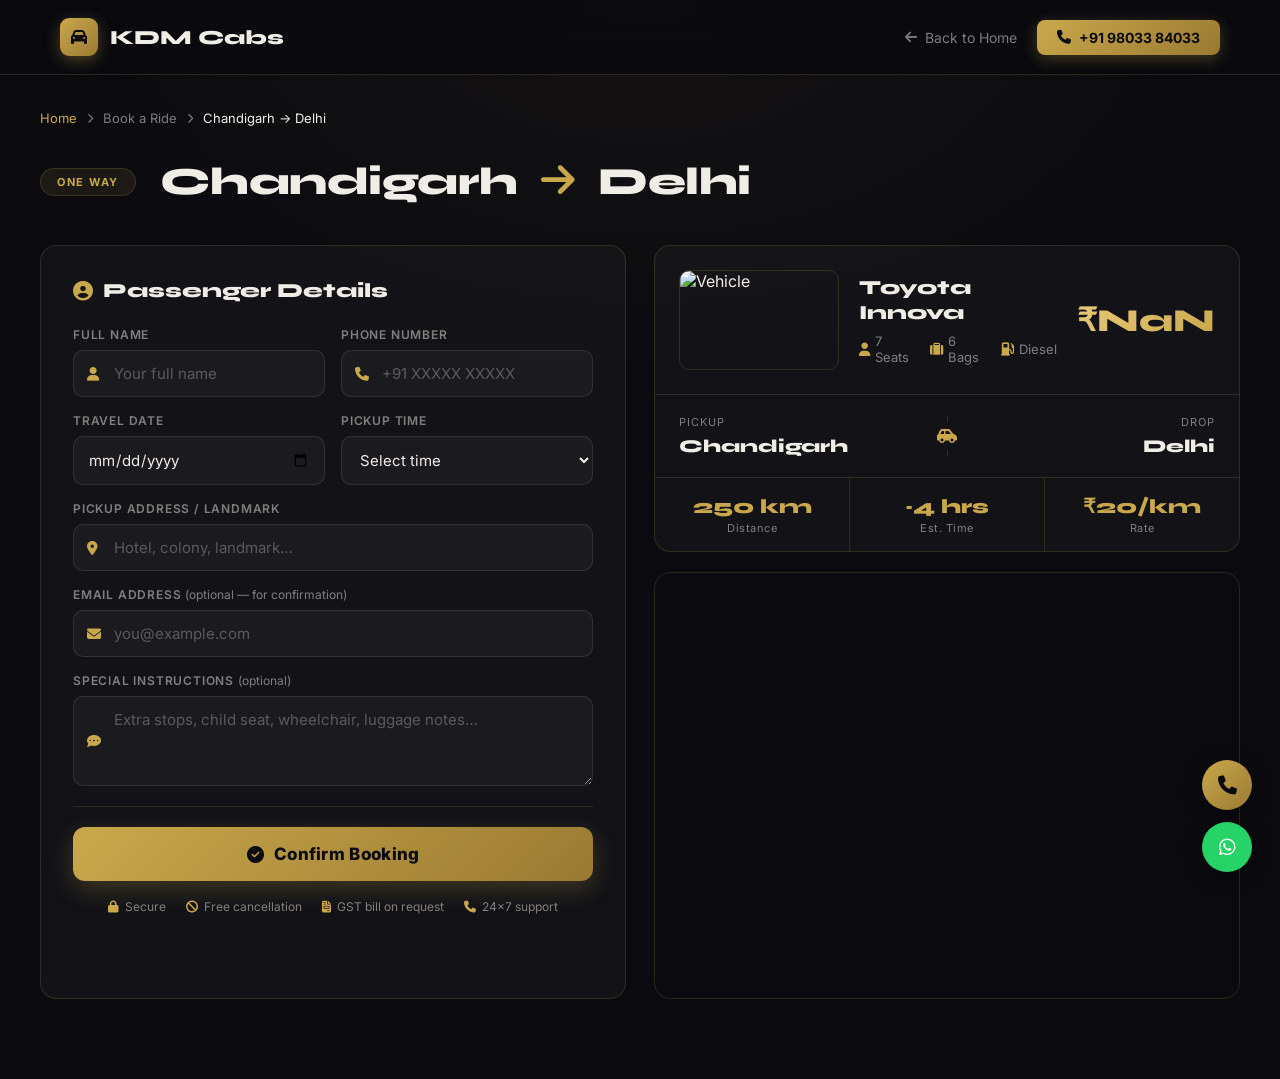
==== booking-page.html @ 4ca431a5 "initial commit" ====
<!DOCTYPE html>
<html lang="en">
  <head>
    <meta charset="UTF-8" />
    <meta name="viewport" content="width=device-width, initial-scale=1.0" />
    <title>Book Your Ride — KDM Cab Service</title>
    <link
      href="https://fonts.googleapis.com/css2?family=Inter:wght@300;400;500;600;700&family=Syne:wght@700;800&display=swap"
      rel="stylesheet"
    />
    <link
      rel="stylesheet"
      href="https://cdnjs.cloudflare.com/ajax/libs/font-awesome/6.4.0/css/all.min.css"
    />
    <style>
      *,
      *::before,
      *::after {
        box-sizing: border-box;
        margin: 0;
        padding: 0;
      }

      :root {
        --gold: #c9a84c;
        --gold-light: #e8c97a;
        --gold-dark: #9a7a32;
        --night: #0a0a0f;
        --night2: #111118;
        --night3: #16161f;
        --card-bg: rgba(255, 255, 255, 0.035);
        --card-border: rgba(201, 168, 76, 0.18);
        --text: #f0ede6;
        --muted: rgba(240, 237, 230, 0.5);
        --radius: 16px;
        --glow: 0 0 40px rgba(201, 168, 76, 0.12);
      }

      html {
        scroll-behavior: smooth;
      }
      body {
        font-family: "Inter", sans-serif;
        background: var(--night);
        color: var(--text);
        min-height: 100vh;
        overflow-x: hidden;
      }

      /* ── PARTICLES ── */
      #particles {
        position: fixed;
        inset: 0;
        z-index: 0;
        pointer-events: none;
        overflow: hidden;
      }
      .particle {
        position: absolute;
        border-radius: 50%;
        background: var(--gold);
        animation: floatP linear infinite;
        opacity: 0;
      }
      @keyframes floatP {
        0% {
          opacity: 0;
          transform: translateY(0) scale(0);
        }
        10% {
          opacity: 0.5;
          transform: translateY(-20px) scale(1);
        }
        90% {
          opacity: 0.1;
        }
        100% {
          opacity: 0;
          transform: translateY(-100vh) scale(0.2);
        }
      }

      /* ── NAV ── */
      nav {
        position: fixed;
        top: 0;
        width: 100%;
        z-index: 1000;
        padding: 18px 60px;
        display: flex;
        align-items: center;
        justify-content: space-between;
        background: rgba(10, 10, 15, 0.85);
        backdrop-filter: blur(20px);
        border-bottom: 1px solid var(--card-border);
      }
      .logo {
        display: flex;
        align-items: center;
        gap: 12px;
        text-decoration: none;
        color: var(--text);
        font-family: "Syne", sans-serif;
        font-size: 20px;
        font-weight: 800;
      }
      .logo-icon {
        width: 38px;
        height: 38px;
        background: linear-gradient(135deg, var(--gold), var(--gold-dark));
        border-radius: 9px;
        display: flex;
        align-items: center;
        justify-content: center;
        font-size: 16px;
        color: var(--night);
        box-shadow: 0 4px 15px rgba(201, 168, 76, 0.35);
      }
      .nav-right {
        display: flex;
        align-items: center;
        gap: 20px;
      }
      .nav-back {
        display: flex;
        align-items: center;
        gap: 8px;
        color: var(--muted);
        text-decoration: none;
        font-size: 14px;
        transition: color 0.3s;
      }
      .nav-back:hover {
        color: var(--gold);
      }
      .nav-phone {
        display: flex;
        align-items: center;
        gap: 8px;
        background: linear-gradient(135deg, var(--gold), var(--gold-dark));
        color: var(--night);
        padding: 9px 20px;
        border-radius: 8px;
        text-decoration: none;
        font-weight: 700;
        font-size: 14px;
        box-shadow: 0 4px 15px rgba(201, 168, 76, 0.3);
        transition: all 0.3s;
      }
      .nav-phone:hover {
        transform: translateY(-2px);
        box-shadow: 0 8px 25px rgba(201, 168, 76, 0.45);
      }

      /* ── PAGE ── */
      .page {
        padding: 110px 40px 80px;
        min-height: 100vh;
        position: relative;
        z-index: 1;
        background: radial-gradient(
            ellipse 70% 50% at 50% 0%,
            rgba(201, 168, 76, 0.06) 0%,
            transparent 70%
          ),
          var(--night);
      }

      /* ── BREADCRUMB ── */
      .breadcrumb {
        max-width: 1260px;
        margin: 0 auto 32px;
        display: flex;
        align-items: center;
        gap: 10px;
        font-size: 13px;
        color: var(--muted);
        animation: fadeIn 0.6s ease both;
      }
      .breadcrumb a {
        color: var(--gold);
        text-decoration: none;
      }
      .breadcrumb i {
        font-size: 10px;
      }

      /* ── ROUTE HEADER ── */
      .route-header {
        max-width: 1260px;
        margin: 0 auto 40px;
        display: flex;
        align-items: center;
        gap: 24px;
        animation: fadeSlideDown 0.7s 0.1s ease both;
      }
      .route-badge-pill {
        background: rgba(201, 168, 76, 0.1);
        border: 1px solid var(--card-border);
        padding: 6px 16px;
        border-radius: 100px;
        font-size: 11px;
        font-weight: 700;
        letter-spacing: 1.5px;
        text-transform: uppercase;
        color: var(--gold);
      }
      .route-title {
        font-family: "Syne", sans-serif;
        font-size: clamp(26px, 3vw, 40px);
        font-weight: 800;
        letter-spacing: -0.5px;
      }
      .route-title .arrow {
        color: var(--gold);
        margin: 0 12px;
      }

      /* ── GRID ── */
      .booking-grid {
        max-width: 1260px;
        margin: 0 auto;
        display: grid;
        grid-template-columns: 1fr 1fr;
        gap: 28px;
        animation: fadeSlideUp 0.8s 0.2s ease both;
      }

      /* ── CARDS ── */
      .card {
        background: var(--card-bg);
        border: 1px solid var(--card-border);
        border-radius: var(--radius);
        backdrop-filter: blur(16px);
        overflow: hidden;
      }

      /* ── CAR SUMMARY ── */
      .car-summary {
        display: flex;
        gap: 20px;
        align-items: center;
        padding: 24px;
        border-bottom: 1px solid var(--card-border);
      }
      .car-summary img {
        width: 160px;
        height: 100px;
        border-radius: 10px;
        object-fit: cover;
        flex-shrink: 0;
        border: 1px solid var(--card-border);
      }
      .car-summary-info {
        flex: 1;
      }
      .car-summary-info .car-name {
        font-family: "Syne", sans-serif;
        font-size: 20px;
        font-weight: 800;
        margin-bottom: 8px;
      }
      .car-meta {
        display: flex;
        gap: 14px;
        font-size: 13px;
        color: var(--muted);
      }
      .car-meta span {
        display: flex;
        align-items: center;
        gap: 5px;
      }
      .car-meta i {
        color: var(--gold);
      }
      .car-price {
        font-family: "Syne", sans-serif;
        font-size: 32px;
        font-weight: 800;
        background: linear-gradient(135deg, var(--gold-light), var(--gold));
        -webkit-background-clip: text;
        -webkit-text-fill-color: transparent;
        background-clip: text;
        white-space: nowrap;
      }

      /* ── TRIP DETAILS ── */
      .trip-details {
        display: flex;
        align-items: stretch;
        gap: 0;
        padding: 20px 24px;
      }
      .trip-point {
        flex: 1;
      }
      .trip-point-label {
        font-size: 11px;
        color: var(--muted);
        letter-spacing: 1px;
        text-transform: uppercase;
        margin-bottom: 6px;
      }
      .trip-point-city {
        font-family: "Syne", sans-serif;
        font-size: 18px;
        font-weight: 800;
      }
      .trip-divider {
        display: flex;
        flex-direction: column;
        align-items: center;
        padding: 0 16px;
        gap: 4px;
      }
      .trip-divider-line {
        flex: 1;
        width: 1px;
        background: var(--card-border);
      }
      .trip-divider-icon {
        color: var(--gold);
        font-size: 16px;
      }

      /* ── TRIP STATS ── */
      .trip-stats {
        display: flex;
        gap: 0;
        border-top: 1px solid var(--card-border);
      }
      .trip-stat {
        flex: 1;
        padding: 16px 20px;
        text-align: center;
        border-right: 1px solid var(--card-border);
      }
      .trip-stat:last-child {
        border-right: none;
      }
      .trip-stat-val {
        font-family: "Syne", sans-serif;
        font-size: 20px;
        font-weight: 800;
        color: var(--gold);
      }
      .trip-stat-lbl {
        font-size: 11px;
        color: var(--muted);
        letter-spacing: 0.5px;
        margin-top: 2px;
      }

      /* ── MAP ── */
      .map-card {
        border-radius: var(--radius);
        overflow: hidden;
        border: 1px solid var(--card-border);
        position: relative;
      }
      .map-card iframe {
        display: block;
        width: 100%;
        height: 100%;
        min-height: 360px;
        border: 0;
      }
      .map-loading {
        position: absolute;
        inset: 0;
        background: var(--night3);
        display: flex;
        flex-direction: column;
        align-items: center;
        justify-content: center;
        gap: 14px;
        transition: opacity 0.5s;
      }
      .map-loading.hidden {
        opacity: 0;
        pointer-events: none;
      }
      .map-spinner {
        width: 44px;
        height: 44px;
        border-radius: 50%;
        border: 3px solid rgba(201, 168, 76, 0.2);
        border-top-color: var(--gold);
        animation: spin 0.8s linear infinite;
      }
      @keyframes spin {
        to {
          transform: rotate(360deg);
        }
      }
      .map-loading p {
        color: var(--muted);
        font-size: 14px;
      }

      /* ── FORM ── */
      .form-card {
        padding: 32px;
      }
      .form-section-title {
        font-family: "Syne", sans-serif;
        font-size: 20px;
        font-weight: 800;
        margin-bottom: 24px;
        display: flex;
        align-items: center;
        gap: 10px;
      }
      .form-section-title i {
        color: var(--gold);
      }

      .form-row {
        display: grid;
        grid-template-columns: 1fr 1fr;
        gap: 16px;
        margin-bottom: 16px;
      }
      .form-row.single {
        grid-template-columns: 1fr;
      }

      .form-field {
        display: flex;
        flex-direction: column;
        gap: 8px;
      }
      .form-field label {
        font-size: 12px;
        font-weight: 600;
        letter-spacing: 0.8px;
        text-transform: uppercase;
        color: var(--muted);
      }
      .form-field .input-wrap {
        position: relative;
        display: flex;
        align-items: center;
      }
      .form-field .input-wrap i {
        position: absolute;
        left: 14px;
        color: var(--gold);
        font-size: 14px;
        pointer-events: none;
      }
      .form-field input,
      .form-field select,
      .form-field textarea {
        width: 100%;
        background: rgba(255, 255, 255, 0.04);
        border: 1px solid rgba(255, 255, 255, 0.1);
        border-radius: 10px;
        padding: 13px 14px 13px 40px;
        color: var(--text);
        font-family: "Inter", sans-serif;
        font-size: 15px;
        transition: border-color 0.3s, box-shadow 0.3s;
        outline: none;
      }
      .form-field textarea {
        padding-left: 40px;
        resize: vertical;
        min-height: 90px;
      }
      .form-field input:focus,
      .form-field select:focus,
      .form-field textarea:focus {
        border-color: var(--gold);
        box-shadow: 0 0 0 3px rgba(201, 168, 76, 0.12);
      }
      .form-field input::placeholder,
      .form-field textarea::placeholder {
        color: rgba(240, 237, 230, 0.3);
      }
      .form-field select option {
        background: #1a1a26;
        color: var(--text);
      }

      /* date/time no left icon */
      .form-field .no-icon input,
      .form-field .no-icon select {
        padding-left: 14px;
      }

      .form-divider {
        height: 1px;
        background: var(--card-border);
        margin: 20px 0;
      }

      /* ── SUBMIT ── */
      .submit-btn {
        width: 100%;
        padding: 17px;
        background: linear-gradient(135deg, var(--gold), var(--gold-dark));
        border: none;
        border-radius: 12px;
        color: var(--night);
        font-family: "Inter", sans-serif;
        font-size: 17px;
        font-weight: 800;
        cursor: pointer;
        display: flex;
        align-items: center;
        justify-content: center;
        gap: 10px;
        transition: all 0.3s ease;
        letter-spacing: 0.3px;
        box-shadow: 0 8px 24px rgba(201, 168, 76, 0.25);
        margin-top: 6px;
      }
      .submit-btn:hover {
        transform: translateY(-3px);
        box-shadow: 0 16px 36px rgba(201, 168, 76, 0.45);
      }
      .submit-btn:active {
        transform: translateY(0);
      }

      .trust-row {
        display: flex;
        gap: 20px;
        margin-top: 18px;
        justify-content: center;
        flex-wrap: wrap;
      }
      .trust-item {
        display: flex;
        align-items: center;
        gap: 6px;
        font-size: 12px;
        color: var(--muted);
      }
      .trust-item i {
        color: var(--gold);
        font-size: 12px;
      }

      /* ── RIGHT COLUMN ── */
      .right-col {
        display: flex;
        flex-direction: column;
        gap: 20px;
      }

      /* ── SUCCESS OVERLAY ── */
      .success-overlay {
        display: none;
        position: fixed;
        inset: 0;
        z-index: 2000;
        background: rgba(10, 10, 15, 0.92);
        backdrop-filter: blur(12px);
        align-items: center;
        justify-content: center;
      }
      .success-overlay.show {
        display: flex;
      }
      .success-modal {
        background: var(--night2);
        border: 1px solid var(--card-border);
        border-radius: 20px;
        padding: 52px 44px;
        max-width: 440px;
        width: 90%;
        text-align: center;
        animation: popIn 0.4s cubic-bezier(0.34, 1.56, 0.64, 1) both;
      }
      @keyframes popIn {
        from {
          opacity: 0;
          transform: scale(0.85);
        }
        to {
          opacity: 1;
          transform: scale(1);
        }
      }
      .success-icon {
        width: 72px;
        height: 72px;
        border-radius: 50%;
        background: linear-gradient(135deg, var(--gold), var(--gold-dark));
        display: flex;
        align-items: center;
        justify-content: center;
        font-size: 32px;
        color: var(--night);
        margin: 0 auto 24px;
        box-shadow: 0 8px 30px rgba(201, 168, 76, 0.4);
      }
      .success-modal h2 {
        font-family: "Syne", sans-serif;
        font-size: 28px;
        font-weight: 800;
        margin-bottom: 12px;
      }
      .success-modal p {
        color: var(--muted);
        font-size: 16px;
        line-height: 1.6;
        margin-bottom: 32px;
      }
      .success-btns {
        display: flex;
        gap: 12px;
      }
      .success-btns a {
        flex: 1;
        padding: 13px;
        border-radius: 10px;
        text-decoration: none;
        font-weight: 700;
        font-size: 14px;
        display: flex;
        align-items: center;
        justify-content: center;
        gap: 7px;
        transition: all 0.3s;
      }
      .success-btns .btn-home {
        background: linear-gradient(135deg, var(--gold), var(--gold-dark));
        color: var(--night);
      }
      .success-btns .btn-wa {
        background: rgba(37, 211, 102, 0.15);
        border: 1px solid rgba(37, 211, 102, 0.3);
        color: #25d366;
      }
      .success-btns a:hover {
        transform: translateY(-2px);
      }

      /* ── FLOAT ── */
      .float-btns {
        position: fixed;
        bottom: 28px;
        right: 28px;
        display: flex;
        flex-direction: column;
        gap: 12px;
        z-index: 999;
      }
      .float-btn {
        width: 50px;
        height: 50px;
        border-radius: 50%;
        display: flex;
        align-items: center;
        justify-content: center;
        font-size: 19px;
        text-decoration: none;
        box-shadow: 0 4px 20px rgba(0, 0, 0, 0.3);
        transition: all 0.3s ease;
      }
      .float-phone {
        background: linear-gradient(135deg, var(--gold), var(--gold-dark));
        color: var(--night);
      }
      .float-wa {
        background: #25d366;
        color: white;
      }
      .float-btn:hover {
        transform: scale(1.12) rotate(-5deg);
      }

      /* ── ANIMATIONS ── */
      @keyframes fadeIn {
        from {
          opacity: 0;
        }
        to {
          opacity: 1;
        }
      }
      @keyframes fadeSlideDown {
        from {
          opacity: 0;
          transform: translateY(-16px);
        }
        to {
          opacity: 1;
          transform: translateY(0);
        }
      }
      @keyframes fadeSlideUp {
        from {
          opacity: 0;
          transform: translateY(24px);
        }
        to {
          opacity: 1;
          transform: translateY(0);
        }
      }

      /* ── RESPONSIVE ── */
      @media (max-width: 960px) {
        nav {
          padding: 14px 20px;
        }
        .page {
          padding: 90px 20px 60px;
        }
        .booking-grid {
          grid-template-columns: 1fr;
        }
        .right-col {
          order: -1;
        }
        .form-row {
          grid-template-columns: 1fr;
        }
        .car-summary {
          flex-wrap: wrap;
        }
        .car-summary img {
          width: 100%;
          height: 160px;
        }
      }
    </style>
  </head>
  <body>
    <div id="particles"></div>

    <!-- NAV -->
    <nav>
      <a href="index.html" class="logo">
        <div class="logo-icon"><i class="fas fa-car"></i></div>
        KDM Cabs
      </a>
      <div class="nav-right">
        <a href="index.html" class="nav-back"
          ><i class="fas fa-arrow-left"></i> Back to Home</a
        >
        <a href="tel:+919803384033" class="nav-phone"
          ><i class="fas fa-phone"></i> +91 98033 84033</a
        >
      </div>
    </nav>

    <!-- PAGE -->
    <section class="page">
      <!-- BREADCRUMB -->
      <div class="breadcrumb">
        <a href="index.html">Home</a>
        <i class="fas fa-chevron-right"></i>
        <span>Book a Ride</span>
        <i class="fas fa-chevron-right"></i>
        <span id="bc-route" style="color: var(--text)">Confirm & Pay</span>
      </div>

      <!-- ROUTE TITLE -->
      <div class="route-header">
        <div class="route-badge-pill">One Way</div>
        <h1 class="route-title">
          <span id="title-from">Chandigarh</span>
          <span class="arrow"><i class="fas fa-arrow-right"></i></span>
          <span id="title-to">Delhi</span>
        </h1>
      </div>

      <div class="booking-grid">
        <!-- LEFT: FORM -->
        <div class="card form-card">
          <div class="form-section-title">
            <i class="fas fa-user-circle"></i> Passenger Details
          </div>
          <form id="bookingForm" onsubmit="submitBooking(event)" novalidate>
            <div class="form-row">
              <div class="form-field">
                <label>Full Name</label>
                <div class="input-wrap">
                  <i class="fas fa-user"></i>
                  <input
                    type="text"
                    name="name"
                    placeholder="Your full name"
                    required
                  />
                </div>
              </div>
              <div class="form-field">
                <label>Phone Number</label>
                <div class="input-wrap">
                  <i class="fas fa-phone"></i>
                  <input
                    type="tel"
                    name="phone"
                    placeholder="+91 XXXXX XXXXX"
                    required
                  />
                </div>
              </div>
            </div>

            <div class="form-row">
              <div class="form-field">
                <label>Travel Date</label>
                <div class="input-wrap no-icon">
                  <input type="date" name="date" id="dateInput" required />
                </div>
              </div>
              <div class="form-field">
                <label>Pickup Time</label>
                <div class="input-wrap no-icon">
                  <select name="time" required>
                    <option value="">Select time</option>
                    <option>12:00 AM</option>
                    <option>12:30 AM</option>
                    <option>01:00 AM</option>
                    <option>01:30 AM</option>
                    <option>02:00 AM</option>
                    <option>02:30 AM</option>
                    <option>03:00 AM</option>
                    <option>03:30 AM</option>
                    <option>04:00 AM</option>
                    <option>04:30 AM</option>
                    <option>05:00 AM</option>
                    <option>05:30 AM</option>
                    <option>06:00 AM</option>
                    <option>06:30 AM</option>
                    <option>07:00 AM</option>
                    <option>07:30 AM</option>
                    <option>08:00 AM</option>
                    <option>08:30 AM</option>
                    <option>09:00 AM</option>
                    <option>09:30 AM</option>
                    <option>10:00 AM</option>
                    <option>10:30 AM</option>
                    <option>11:00 AM</option>
                    <option>11:30 AM</option>
                    <option>12:00 PM</option>
                    <option>12:30 PM</option>
                    <option>01:00 PM</option>
                    <option>01:30 PM</option>
                    <option>02:00 PM</option>
                    <option>02:30 PM</option>
                    <option>03:00 PM</option>
                    <option>03:30 PM</option>
                    <option>04:00 PM</option>
                    <option>04:30 PM</option>
                    <option>05:00 PM</option>
                    <option>05:30 PM</option>
                    <option>06:00 PM</option>
                    <option>06:30 PM</option>
                    <option>07:00 PM</option>
                    <option>07:30 PM</option>
                    <option>08:00 PM</option>
                    <option>08:30 PM</option>
                    <option>09:00 PM</option>
                    <option>09:30 PM</option>
                    <option>10:00 PM</option>
                    <option>10:30 PM</option>
                    <option>11:00 PM</option>
                    <option>11:30 PM</option>
                  </select>
                </div>
              </div>
            </div>

            <div class="form-row single">
              <div class="form-field">
                <label>Pickup Address / Landmark</label>
                <div class="input-wrap">
                  <i class="fas fa-map-marker-alt"></i>
                  <input
                    type="text"
                    name="pickupAddress"
                    placeholder="Hotel, colony, landmark…"
                    required
                  />
                </div>
              </div>
            </div>

            <div class="form-row single">
              <div class="form-field">
                <label
                  >Email Address
                  <span
                    style="
                      color: var(--muted);
                      font-weight: 400;
                      text-transform: none;
                      letter-spacing: 0;
                    "
                    >(optional — for confirmation)</span
                  ></label
                >
                <div class="input-wrap">
                  <i class="fas fa-envelope"></i>
                  <input
                    type="email"
                    name="email"
                    placeholder="you@example.com"
                  />
                </div>
              </div>
            </div>

            <div class="form-row single">
              <div class="form-field">
                <label
                  >Special Instructions
                  <span
                    style="
                      color: var(--muted);
                      font-weight: 400;
                      text-transform: none;
                      letter-spacing: 0;
                    "
                    >(optional)</span
                  ></label
                >
                <div class="input-wrap">
                  <i class="fas fa-comment-dots"></i>
                  <textarea
                    name="instructions"
                    placeholder="Extra stops, child seat, wheelchair, luggage notes…"
                  ></textarea>
                </div>
              </div>
            </div>

            <div class="form-divider"></div>

            <button type="submit" class="submit-btn">
              <i class="fas fa-check-circle"></i> Confirm Booking
            </button>

            <div class="trust-row">
              <div class="trust-item"><i class="fas fa-lock"></i> Secure</div>
              <div class="trust-item">
                <i class="fas fa-ban"></i> Free cancellation
              </div>
              <div class="trust-item">
                <i class="fas fa-file-invoice"></i> GST bill on request
              </div>
              <div class="trust-item">
                <i class="fas fa-phone"></i> 24×7 support
              </div>
            </div>
          </form>
        </div>

        <!-- RIGHT COLUMN -->
        <div class="right-col">
          <!-- CAR CARD -->
          <div class="card">
            <div class="car-summary">
              <img
                id="carImg"
                src="https://images.unsplash.com/photo-1619767886558-efdc259cde1a?w=400&h=250&fit=crop"
                alt="Vehicle"
              />
              <div class="car-summary-info">
                <div class="car-name" id="carName">Toyota Innova</div>
                <div class="car-meta" id="carMeta">
                  <span><i class="fas fa-user"></i> 7 Seats</span>
                  <span><i class="fas fa-suitcase"></i> 6 Bags</span>
                  <span><i class="fas fa-gas-pump"></i> Diesel</span>
                </div>
              </div>
              <div class="car-price" id="carPrice">₹6,000</div>
            </div>

            <div class="trip-details">
              <div class="trip-point">
                <div class="trip-point-label">Pickup</div>
                <div class="trip-point-city" id="fromCity">Chandigarh</div>
              </div>
              <div class="trip-divider">
                <div class="trip-divider-line"></div>
                <div class="trip-divider-icon">
                  <i class="fas fa-car-side"></i>
                </div>
                <div class="trip-divider-line"></div>
              </div>
              <div class="trip-point" style="text-align: right">
                <div class="trip-point-label">Drop</div>
                <div class="trip-point-city" id="toCity">Delhi</div>
              </div>
            </div>

            <div class="trip-stats">
              <div class="trip-stat">
                <div class="trip-stat-val" id="statDist">250 km</div>
                <div class="trip-stat-lbl">Distance</div>
              </div>
              <div class="trip-stat">
                <div class="trip-stat-val" id="statTime">~4 hrs</div>
                <div class="trip-stat-lbl">Est. Time</div>
              </div>
              <div class="trip-stat">
                <div class="trip-stat-val" id="statRate">₹13/km</div>
                <div class="trip-stat-lbl">Rate</div>
              </div>
            </div>
          </div>

          <!-- MAP CARD -->
          <div class="map-card" style="position: relative">
            <div class="map-loading" id="mapLoading">
              <div class="map-spinner"></div>
              <p>Loading route map…</p>
            </div>
            <iframe
              id="mapFrame"
              src=""
              allowfullscreen=""
              loading="lazy"
              referrerpolicy="no-referrer-when-downgrade"
              style="min-height: 380px; width: 100%; border: 0; display: block"
              onload="document.getElementById('mapLoading').classList.add('hidden')"
            ></iframe>
            <a
              id="openMapBtn"
              href="#"
              target="_blank"
              style="
                display: flex;
                align-items: center;
                justify-content: center;
                gap: 8px;
                padding: 14px;
                background: rgba(201, 168, 76, 0.08);
                border-top: 1px solid var(--card-border);
                color: var(--gold);
                text-decoration: none;
                font-size: 13px;
                font-weight: 600;
                transition: background 0.2s;
              "
              onmouseover="this.style.background='rgba(201,168,76,0.15)'"
              onmouseout="this.style.background='rgba(201,168,76,0.08)'"
            >
              <i class="fas fa-external-link-alt"></i> Open full route in Google
              Maps
            </a>
          </div>
        </div>
        <!-- /right-col -->
      </div>
      <!-- /booking-grid -->
    </section>

    <!-- SUCCESS MODAL -->
    <div class="success-overlay" id="successOverlay">
      <div class="success-modal">
        <div class="success-icon"><i class="fas fa-check"></i></div>
        <h2>Booking Confirmed!</h2>
        <p>
          Thank you! Your ride request has been received. Our team will call you
          within 15 minutes to confirm your booking.
        </p>
        <div class="success-btns">
          <a href="index.html" class="btn-home"
            ><i class="fas fa-home"></i> Home</a
          >
          <a href="https://wa.me/919803384033" target="_blank" class="btn-wa"
            ><i class="fab fa-whatsapp"></i> WhatsApp Us</a
          >
        </div>
      </div>
    </div>

    <!-- FLOATERS -->
    <div class="float-btns">
      <a href="tel:+919803384033" class="float-btn float-phone"
        ><i class="fas fa-phone"></i
      ></a>
      <a
        href="https://wa.me/919803384033"
        target="_blank"
        class="float-btn float-wa"
        ><i class="fab fa-whatsapp"></i
      ></a>
    </div>

    <script>
      // ── PARTICLES
      const pc = document.getElementById("particles");
      for (let i = 0; i < 25; i++) {
        const p = document.createElement("div");
        p.className = "particle";
        const s = Math.random() * 3 + 1;
        p.style.cssText = `width:${s}px;height:${s}px;left:${
          Math.random() * 100
        }%;bottom:${Math.random() * 15}%;animation-duration:${
          Math.random() * 15 + 10
        }s;animation-delay:${Math.random() * 10}s;`;
        pc.appendChild(p);
      }

      // ── CAR DATA
      const carsData = {
        "Maruti Dzire": {
          seats: 4,
          bags: 4,
          fuel: "Petrol/CNG",
          rate: 12,
          img: "https://images.unsplash.com/photo-1542362567-b07e54358753?w=400&h=250&fit=crop",
        },
        "Toyota Etios": {
          seats: 4,
          bags: 4,
          fuel: "Diesel",
          rate: 14,
          img: "https://images.unsplash.com/photo-1533473359331-0135ef1b58bf?w=400&h=250&fit=crop",
        },
        "Maruti Ertiga": {
          seats: 6,
          bags: 6,
          fuel: "CNG",
          rate: 16,
          img: "https://images.unsplash.com/photo-1606016159991-dfe4f2746ad7?w=400&h=250&fit=crop",
        },
        "Toyota Innova": {
          seats: 7,
          bags: 6,
          fuel: "Diesel",
          rate: 20,
          img: "https://images.unsplash.com/photo-1619767886558-efdc259cde1a?w=400&h=250&fit=crop",
        },
        "Innova Crysta": {
          seats: 7,
          bags: 6,
          fuel: "Diesel",
          rate: 24,
          img: "https://images.unsplash.com/photo-1621007947382-bb3c39e41fb3?w=400&h=250&fit=crop",
        },
        "Toyota Fortuner": {
          seats: 7,
          bags: 3,
          fuel: "Diesel",
          rate: 30,
          img: "https://images.unsplash.com/photo-1519646939016-5f90a2e8a6ed?w=400&h=250&fit=crop",
        },
      };

      // ── ROUTE DISTANCES + TIMES
      const routeInfo = {
        "Chandigarh-Ludhiana": { dist: 100, time: "~1.5 hrs" },
        "Chandigarh-Amritsar": { dist: 230, time: "~3.5 hrs" },
        "Chandigarh-Dehradun": { dist: 180, time: "~3 hrs" },
        "Chandigarh-Dharamshala": { dist: 230, time: "~4 hrs" },
        "Chandigarh-Manali": { dist: 300, time: "~7 hrs" },
        "Chandigarh-Shimla": { dist: 110, time: "~2.5 hrs" },
        "Chandigarh-Delhi": { dist: 250, time: "~4 hrs" },
        "Chandigarh-Delhi Airport": { dist: 240, time: "~4 hrs" },
        "Chandigarh-Ambala": { dist: 48, time: "~1 hr" },
        "Chandigarh-Patiala": { dist: 65, time: "~1.5 hrs" },
        "Delhi-Manali": { dist: 540, time: "~10 hrs" },
        "Shimla-Delhi": { dist: 340, time: "~6 hrs" },
        "Mohali-Delhi": { dist: 255, time: "~4 hrs" },
        "Panchkula-Delhi": { dist: 248, time: "~4 hrs" },
      };

      function getInfo(from, to) {
        const k1 = `${from}-${to}`,
          k2 = `${to}-${from}`;
        return routeInfo[k1] || routeInfo[k2] || { dist: 200, time: "~3 hrs" };
      }

      // ── READ URL PARAMS
      function qp(k) {
        return new URLSearchParams(window.location.search).get(k);
      }

      function buildMapSrc(from, to) {
        // Free Google Maps embed — NO API key needed, shows actual driving route
        const origin = encodeURIComponent(from + ", Haryana, India");
        const dest = encodeURIComponent(to + ", India");
        return (
          "https://maps.google.com/maps?saddr=" +
          origin +
          "&daddr=" +
          dest +
          "&dirflg=d&output=embed&t=m&z=8&hl=en"
        );
      }

      window.addEventListener("DOMContentLoaded", () => {
        // Set min date
        document.getElementById("dateInput").min = new Date()
          .toISOString()
          .split("T")[0];

        const carName = qp("car") || "Toyota Innova";
        const from = qp("pickup") || "Chandigarh";
        const to = qp("dropoff") || "Delhi";
        const price = qp("price");

        const car = carsData[carName] || carsData["Toyota Innova"];
        const info = getInfo(from, to);
        const totalPrice = price || (info.dist * car.rate).toLocaleString();

        // Update hero title
        document.getElementById("title-from").textContent = from;
        document.getElementById("title-to").textContent = to;
        document.getElementById("bc-route").textContent = `${from} → ${to}`;

        // Car card
        document.getElementById("carImg").src = car.img;
        document.getElementById("carName").textContent = carName;
        document.getElementById(
          "carMeta"
        ).innerHTML = `<span><i class="fas fa-user"></i> ${car.seats} Seats</span>
     <span><i class="fas fa-suitcase"></i> ${car.bags} Bags</span>
     <span><i class="fas fa-gas-pump"></i> ${car.fuel}</span>`;
        document.getElementById("carPrice").textContent = `₹${Number(
          totalPrice
        ).toLocaleString()}`;

        // Trip points
        document.getElementById("fromCity").textContent = from;
        document.getElementById("toCity").textContent = to;

        // Stats
        document.getElementById("statDist").textContent = info.dist + " km";
        document.getElementById("statTime").textContent = info.time;
        document.getElementById("statRate").textContent =
          "₹" + car.rate + "/km";

        // ── MAP — free embed, no API key
        const mapSrc = buildMapSrc(from, to);
        document.getElementById("mapFrame").src = mapSrc;

        // "Open in Google Maps" deep link with driving directions
        const gmUrl =
          "https://www.google.com/maps/dir/" +
          encodeURIComponent(from + ", India") +
          "/" +
          encodeURIComponent(to + ", India") +
          "/@/am=t/data=!4m2!4m1!3e0";
        document.getElementById("openMapBtn").href = gmUrl;
      });

      // ── SUBMIT
      function submitBooking(e) {
        e.preventDefault();
        const form = e.target;
        const name = form.querySelector('[name="name"]').value.trim();
        const phone = form.querySelector('[name="phone"]').value.trim();
        const date = form.querySelector('[name="date"]').value;
        const time = form.querySelector('[name="time"]').value;
        const addr = form.querySelector('[name="pickupAddress"]').value.trim();

        if (!name || !phone || !date || !time || !addr) {
          // Shake validation
          form.querySelectorAll("input, select, textarea").forEach((el) => {
            if (!el.value.trim() && el.required) {
              el.style.borderColor = "#ff6b35";
              el.style.animation = "shake 0.3s ease";
              setTimeout(() => {
                el.style.animation = "";
                el.style.borderColor = "";
              }, 800);
            }
          });
          return;
        }

        document.getElementById("successOverlay").classList.add("show");
      }

      // Add shake keyframes
      const st = document.createElement("style");
      st.textContent = `@keyframes shake {
  0%,100%{transform:translateX(0)} 20%{transform:translateX(-6px)} 60%{transform:translateX(6px)}
}`;
      document.head.appendChild(st);
    </script>
  </body>
</html>
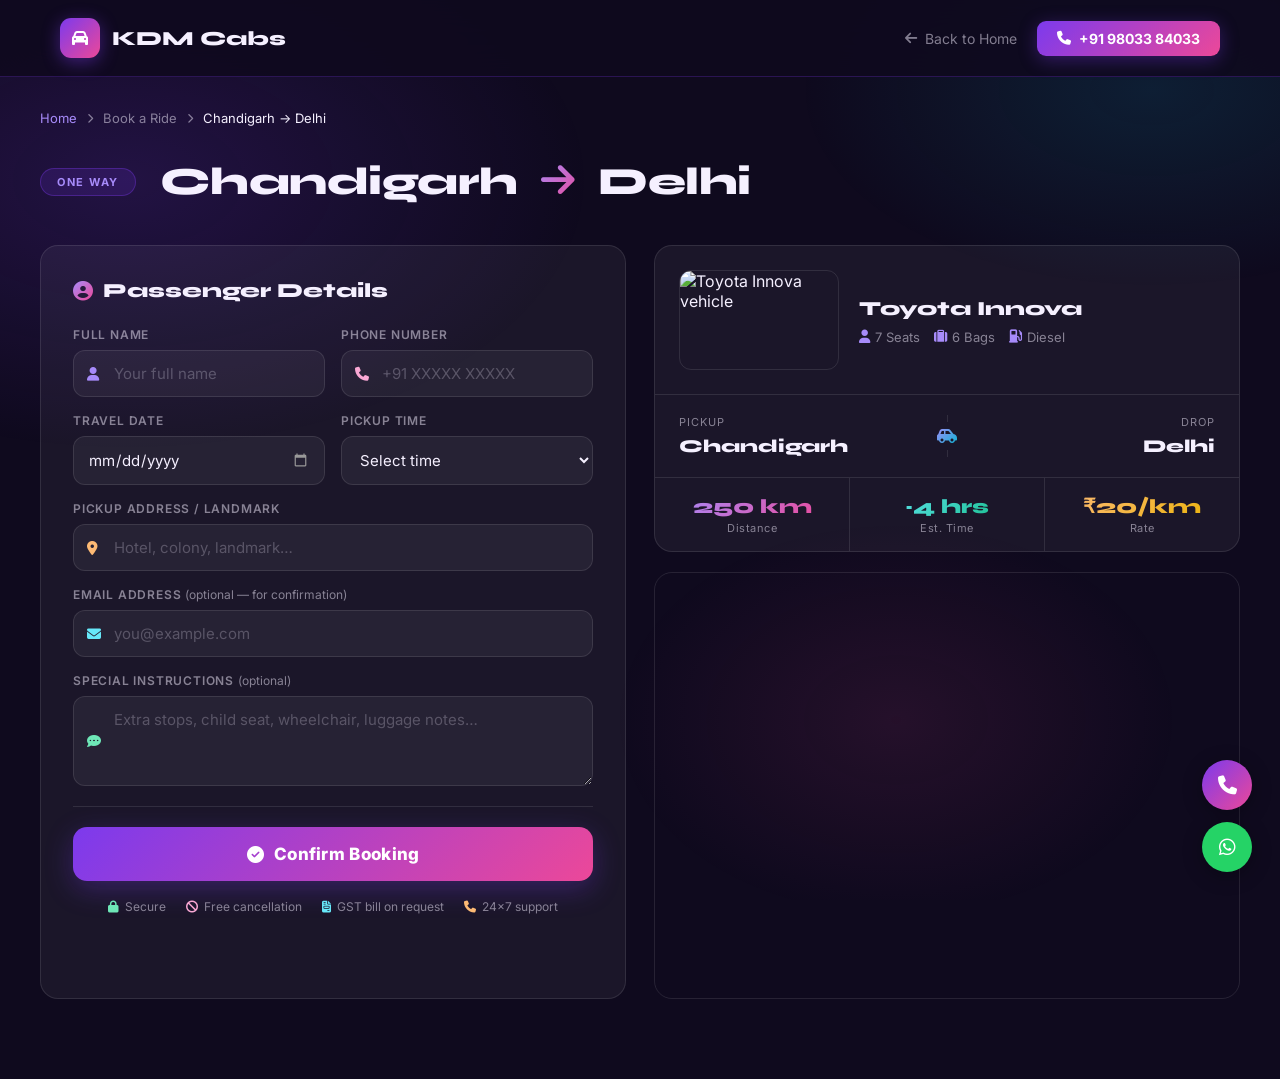
==== commit 4e14e961: "fix layout" ====
--- a/booking-page.html
+++ b/booking-page.html
@@ -1,8 +1,28 @@
-<!DOCTYPE html>
+<!doctype html>
 <html lang="en">
   <head>
     <meta charset="UTF-8" />
     <meta name="viewport" content="width=device-width, initial-scale=1.0" />
+    <meta
+      name="description"
+      content="Book your KDM Cab Service ride from Chandigarh to any route with a trusted vehicle, fast support, and a clear booking experience."
+    />
+    <meta property="og:title" content="Book Your Ride — KDM Cab Service" />
+    <meta
+      property="og:description"
+      content="Choose your car, pickup date, and route for a premium cab ride from Chandigarh and nearby cities."
+    />
+    <meta
+      property="og:image"
+      content="https://images.unsplash.com/photo-1619767886558-efdc259cde1a?w=1200&h=630&fit=crop"
+    />
+    <meta property="og:url" content="http://localhost:8000/booking-page.html" />
+    <meta name="twitter:card" content="summary_large_image" />
+    <meta name="twitter:title" content="Book Your Ride — KDM Cab Service" />
+    <meta
+      name="twitter:description"
+      content="Book a trusted cab ride on your preferred route with KDM Cab Service."
+    />
     <title>Book Your Ride — KDM Cab Service</title>
     <link
       href="https://fonts.googleapis.com/css2?family=Inter:wght@300;400;500;600;700&family=Syne:wght@700;800&display=swap"
@@ -22,18 +42,27 @@
       }
 
       :root {
-        --gold: #c9a84c;
-        --gold-light: #e8c97a;
-        --gold-dark: #9a7a32;
-        --night: #0a0a0f;
-        --night2: #111118;
-        --night3: #16161f;
-        --card-bg: rgba(255, 255, 255, 0.035);
-        --card-border: rgba(201, 168, 76, 0.18);
-        --text: #f0ede6;
-        --muted: rgba(240, 237, 230, 0.5);
-        --radius: 16px;
-        --glow: 0 0 40px rgba(201, 168, 76, 0.12);
+        --violet: #7c3aed;
+        --violet-light: #a78bfa;
+        --violet-dark: #5b21b6;
+        --pink: #ec4899;
+        --pink-light: #f9a8d4;
+        --orange: #f97316;
+        --orange-light: #fdba74;
+        --cyan: #06b6d4;
+        --cyan-light: #67e8f9;
+        --emerald: #10b981;
+        --emerald-light: #6ee7b7;
+        --yellow: #eab308;
+        --yellow-light: #fde047;
+        --ink: #0f0a1e;
+        --ink2: #1a1030;
+        --ink3: #221540;
+        --card-bg: rgba(255, 255, 255, 0.05);
+        --card-border: rgba(255, 255, 255, 0.1);
+        --text: #f5f0ff;
+        --muted: rgba(245, 240, 255, 0.5);
+        --radius: 18px;
       }
 
       html {
@@ -41,10 +70,34 @@
       }
       body {
         font-family: "Inter", sans-serif;
-        background: var(--night);
+        background: var(--ink);
         color: var(--text);
         min-height: 100vh;
         overflow-x: hidden;
+      }
+
+      body::before {
+        content: "";
+        position: fixed;
+        inset: 0;
+        z-index: 0;
+        pointer-events: none;
+        background:
+          radial-gradient(
+            ellipse 60% 50% at 10% 20%,
+            rgba(124, 58, 237, 0.18) 0%,
+            transparent 60%
+          ),
+          radial-gradient(
+            ellipse 50% 40% at 90% 10%,
+            rgba(6, 182, 212, 0.12) 0%,
+            transparent 55%
+          ),
+          radial-gradient(
+            ellipse 40% 40% at 70% 80%,
+            rgba(236, 72, 153, 0.1) 0%,
+            transparent 55%
+          );
       }
 
       /* ── PARTICLES ── */
@@ -58,7 +111,6 @@
       .particle {
         position: absolute;
         border-radius: 50%;
-        background: var(--gold);
         animation: floatP linear infinite;
         opacity: 0;
       }
@@ -68,11 +120,11 @@
           transform: translateY(0) scale(0);
         }
         10% {
-          opacity: 0.5;
+          opacity: 0.6;
           transform: translateY(-20px) scale(1);
         }
         90% {
-          opacity: 0.1;
+          opacity: 0.15;
         }
         100% {
           opacity: 0;
@@ -90,9 +142,9 @@
         display: flex;
         align-items: center;
         justify-content: space-between;
-        background: rgba(10, 10, 15, 0.85);
+        background: rgba(15, 10, 30, 0.88);
         backdrop-filter: blur(20px);
-        border-bottom: 1px solid var(--card-border);
+        border-bottom: 1px solid rgba(124, 58, 237, 0.25);
       }
       .logo {
         display: flex;
@@ -105,16 +157,16 @@
         font-weight: 800;
       }
       .logo-icon {
-        width: 38px;
-        height: 38px;
-        background: linear-gradient(135deg, var(--gold), var(--gold-dark));
-        border-radius: 9px;
+        width: 40px;
+        height: 40px;
+        background: linear-gradient(135deg, var(--violet), var(--pink));
+        border-radius: 11px;
         display: flex;
         align-items: center;
         justify-content: center;
         font-size: 16px;
-        color: var(--night);
-        box-shadow: 0 4px 15px rgba(201, 168, 76, 0.35);
+        color: #fff;
+        box-shadow: 0 4px 18px rgba(124, 58, 237, 0.45);
       }
       .nav-right {
         display: flex;
@@ -131,25 +183,25 @@
         transition: color 0.3s;
       }
       .nav-back:hover {
-        color: var(--gold);
+        color: var(--violet-light);
       }
       .nav-phone {
         display: flex;
         align-items: center;
         gap: 8px;
-        background: linear-gradient(135deg, var(--gold), var(--gold-dark));
-        color: var(--night);
+        background: linear-gradient(135deg, var(--violet), var(--pink));
+        color: #fff;
         padding: 9px 20px;
-        border-radius: 8px;
+        border-radius: 9px;
         text-decoration: none;
         font-weight: 700;
         font-size: 14px;
-        box-shadow: 0 4px 15px rgba(201, 168, 76, 0.3);
+        box-shadow: 0 4px 18px rgba(124, 58, 237, 0.35);
         transition: all 0.3s;
       }
       .nav-phone:hover {
         transform: translateY(-2px);
-        box-shadow: 0 8px 25px rgba(201, 168, 76, 0.45);
+        box-shadow: 0 8px 28px rgba(236, 72, 153, 0.45);
       }
 
       /* ── PAGE ── */
@@ -158,12 +210,6 @@
         min-height: 100vh;
         position: relative;
         z-index: 1;
-        background: radial-gradient(
-            ellipse 70% 50% at 50% 0%,
-            rgba(201, 168, 76, 0.06) 0%,
-            transparent 70%
-          ),
-          var(--night);
       }
 
       /* ── BREADCRUMB ── */
@@ -178,8 +224,11 @@
         animation: fadeIn 0.6s ease both;
       }
       .breadcrumb a {
-        color: var(--gold);
+        color: var(--violet-light);
         text-decoration: none;
+      }
+      .breadcrumb a:hover {
+        color: var(--pink-light);
       }
       .breadcrumb i {
         font-size: 10px;
@@ -195,15 +244,15 @@
         animation: fadeSlideDown 0.7s 0.1s ease both;
       }
       .route-badge-pill {
-        background: rgba(201, 168, 76, 0.1);
-        border: 1px solid var(--card-border);
+        background: rgba(124, 58, 237, 0.15);
+        border: 1px solid rgba(124, 58, 237, 0.35);
         padding: 6px 16px;
         border-radius: 100px;
         font-size: 11px;
         font-weight: 700;
         letter-spacing: 1.5px;
         text-transform: uppercase;
-        color: var(--gold);
+        color: var(--violet-light);
       }
       .route-title {
         font-family: "Syne", sans-serif;
@@ -212,8 +261,11 @@
         letter-spacing: -0.5px;
       }
       .route-title .arrow {
-        color: var(--gold);
         margin: 0 12px;
+        background: linear-gradient(135deg, var(--violet-light), var(--pink));
+        -webkit-background-clip: text;
+        -webkit-text-fill-color: transparent;
+        background-clip: text;
       }
 
       /* ── GRID ── */
@@ -246,7 +298,7 @@
       .car-summary img {
         width: 160px;
         height: 100px;
-        border-radius: 10px;
+        border-radius: 12px;
         object-fit: cover;
         flex-shrink: 0;
         border: 1px solid var(--card-border);
@@ -254,7 +306,7 @@
       .car-summary-info {
         flex: 1;
       }
-      .car-summary-info .car-name {
+      .car-name {
         font-family: "Syne", sans-serif;
         font-size: 20px;
         font-weight: 800;
@@ -272,17 +324,7 @@
         gap: 5px;
       }
       .car-meta i {
-        color: var(--gold);
-      }
-      .car-price {
-        font-family: "Syne", sans-serif;
-        font-size: 32px;
-        font-weight: 800;
-        background: linear-gradient(135deg, var(--gold-light), var(--gold));
-        -webkit-background-clip: text;
-        -webkit-text-fill-color: transparent;
-        background-clip: text;
-        white-space: nowrap;
+        color: var(--violet-light);
       }
 
       /* ── TRIP DETAILS ── */
@@ -320,8 +362,11 @@
         background: var(--card-border);
       }
       .trip-divider-icon {
-        color: var(--gold);
         font-size: 16px;
+        background: linear-gradient(135deg, var(--violet-light), var(--cyan));
+        -webkit-background-clip: text;
+        -webkit-text-fill-color: transparent;
+        background-clip: text;
       }
 
       /* ── TRIP STATS ── */
@@ -343,7 +388,24 @@
         font-family: "Syne", sans-serif;
         font-size: 20px;
         font-weight: 800;
-        color: var(--gold);
+      }
+      .trip-stat:nth-child(1) .trip-stat-val {
+        background: linear-gradient(135deg, var(--violet-light), var(--pink));
+        -webkit-background-clip: text;
+        -webkit-text-fill-color: transparent;
+        background-clip: text;
+      }
+      .trip-stat:nth-child(2) .trip-stat-val {
+        background: linear-gradient(135deg, var(--cyan-light), var(--emerald));
+        -webkit-background-clip: text;
+        -webkit-text-fill-color: transparent;
+        background-clip: text;
+      }
+      .trip-stat:nth-child(3) .trip-stat-val {
+        background: linear-gradient(135deg, var(--orange-light), var(--yellow));
+        -webkit-background-clip: text;
+        -webkit-text-fill-color: transparent;
+        background-clip: text;
       }
       .trip-stat-lbl {
         font-size: 11px;
@@ -369,7 +431,7 @@
       .map-loading {
         position: absolute;
         inset: 0;
-        background: var(--night3);
+        background: var(--ink2);
         display: flex;
         flex-direction: column;
         align-items: center;
@@ -385,8 +447,8 @@
         width: 44px;
         height: 44px;
         border-radius: 50%;
-        border: 3px solid rgba(201, 168, 76, 0.2);
-        border-top-color: var(--gold);
+        border: 3px solid rgba(124, 58, 237, 0.2);
+        border-top-color: var(--violet);
         animation: spin 0.8s linear infinite;
       }
       @keyframes spin {
@@ -398,8 +460,25 @@
         color: var(--muted);
         font-size: 14px;
       }
-
-      /* ── FORM ── */
+      .map-open-btn {
+        display: flex;
+        align-items: center;
+        justify-content: center;
+        gap: 8px;
+        padding: 14px;
+        background: rgba(124, 58, 237, 0.08);
+        border-top: 1px solid var(--card-border);
+        color: var(--violet-light);
+        text-decoration: none;
+        font-size: 13px;
+        font-weight: 600;
+        transition: background 0.2s;
+      }
+      .map-open-btn:hover {
+        background: rgba(124, 58, 237, 0.18);
+      }
+
+      /* ── FORM CARD ── */
       .form-card {
         padding: 32px;
       }
@@ -413,7 +492,10 @@
         gap: 10px;
       }
       .form-section-title i {
-        color: var(--gold);
+        background: linear-gradient(135deg, var(--violet-light), var(--pink));
+        -webkit-background-clip: text;
+        -webkit-text-fill-color: transparent;
+        background-clip: text;
       }
 
       .form-row {
@@ -425,7 +507,6 @@
       .form-row.single {
         grid-template-columns: 1fr;
       }
-
       .form-field {
         display: flex;
         flex-direction: column;
@@ -446,22 +527,39 @@
       .form-field .input-wrap i {
         position: absolute;
         left: 14px;
-        color: var(--gold);
         font-size: 14px;
         pointer-events: none;
       }
+      .form-field .input-wrap.ic-violet i {
+        color: var(--violet-light);
+      }
+      .form-field .input-wrap.ic-pink i {
+        color: var(--pink-light);
+      }
+      .form-field .input-wrap.ic-cyan i {
+        color: var(--cyan-light);
+      }
+      .form-field .input-wrap.ic-orange i {
+        color: var(--orange-light);
+      }
+      .form-field .input-wrap.ic-emerald i {
+        color: var(--emerald-light);
+      }
+
       .form-field input,
       .form-field select,
       .form-field textarea {
         width: 100%;
-        background: rgba(255, 255, 255, 0.04);
+        background: rgba(255, 255, 255, 0.05);
         border: 1px solid rgba(255, 255, 255, 0.1);
-        border-radius: 10px;
+        border-radius: 12px;
         padding: 13px 14px 13px 40px;
         color: var(--text);
         font-family: "Inter", sans-serif;
         font-size: 15px;
-        transition: border-color 0.3s, box-shadow 0.3s;
+        transition:
+          border-color 0.3s,
+          box-shadow 0.3s;
         outline: none;
       }
       .form-field textarea {
@@ -472,22 +570,23 @@
       .form-field input:focus,
       .form-field select:focus,
       .form-field textarea:focus {
-        border-color: var(--gold);
-        box-shadow: 0 0 0 3px rgba(201, 168, 76, 0.12);
+        border-color: var(--violet);
+        box-shadow: 0 0 0 3px rgba(124, 58, 237, 0.15);
       }
       .form-field input::placeholder,
       .form-field textarea::placeholder {
-        color: rgba(240, 237, 230, 0.3);
+        color: rgba(245, 240, 255, 0.25);
       }
       .form-field select option {
-        background: #1a1a26;
+        background: #1a1030;
         color: var(--text);
       }
-
-      /* date/time no left icon */
       .form-field .no-icon input,
       .form-field .no-icon select {
         padding-left: 14px;
+      }
+      .form-field input[type="date"]::-webkit-calendar-picker-indicator {
+        filter: invert(0.6);
       }
 
       .form-divider {
@@ -500,10 +599,17 @@
       .submit-btn {
         width: 100%;
         padding: 17px;
-        background: linear-gradient(135deg, var(--gold), var(--gold-dark));
+        background: linear-gradient(
+          135deg,
+          var(--violet),
+          var(--pink),
+          var(--orange)
+        );
+        background-size: 200% 200%;
+        animation: gradShift 4s ease infinite;
         border: none;
-        border-radius: 12px;
-        color: var(--night);
+        border-radius: 14px;
+        color: #fff;
         font-family: "Inter", sans-serif;
         font-size: 17px;
         font-weight: 800;
@@ -514,15 +620,39 @@
         gap: 10px;
         transition: all 0.3s ease;
         letter-spacing: 0.3px;
-        box-shadow: 0 8px 24px rgba(201, 168, 76, 0.25);
+        box-shadow: 0 8px 28px rgba(124, 58, 237, 0.3);
         margin-top: 6px;
       }
       .submit-btn:hover {
         transform: translateY(-3px);
-        box-shadow: 0 16px 36px rgba(201, 168, 76, 0.45);
+        box-shadow: 0 16px 40px rgba(124, 58, 237, 0.5);
       }
       .submit-btn:active {
         transform: translateY(0);
+      }
+      .form-alert {
+        display: none;
+        padding: 14px 16px;
+        background: rgba(236, 72, 153, 0.12);
+        border: 1px solid rgba(236, 72, 153, 0.28);
+        border-radius: 14px;
+        color: #ffe6f1;
+        margin-bottom: 20px;
+        font-size: 14px;
+      }
+      .form-alert.show {
+        display: block;
+      }
+      @keyframes gradShift {
+        0% {
+          background-position: 0% 50%;
+        }
+        50% {
+          background-position: 100% 50%;
+        }
+        100% {
+          background-position: 0% 50%;
+        }
       }
 
       .trust-row {
@@ -539,12 +669,20 @@
         font-size: 12px;
         color: var(--muted);
       }
-      .trust-item i {
-        color: var(--gold);
-        font-size: 12px;
-      }
-
-      /* ── RIGHT COLUMN ── */
+      .trust-item:nth-child(1) i {
+        color: var(--emerald-light);
+      }
+      .trust-item:nth-child(2) i {
+        color: var(--pink-light);
+      }
+      .trust-item:nth-child(3) i {
+        color: var(--cyan-light);
+      }
+      .trust-item:nth-child(4) i {
+        color: var(--orange-light);
+      }
+
+      /* ── RIGHT COL ── */
       .right-col {
         display: flex;
         flex-direction: column;
@@ -557,8 +695,8 @@
         position: fixed;
         inset: 0;
         z-index: 2000;
-        background: rgba(10, 10, 15, 0.92);
-        backdrop-filter: blur(12px);
+        background: rgba(15, 10, 30, 0.92);
+        backdrop-filter: blur(14px);
         align-items: center;
         justify-content: center;
       }
@@ -566,14 +704,15 @@
         display: flex;
       }
       .success-modal {
-        background: var(--night2);
-        border: 1px solid var(--card-border);
-        border-radius: 20px;
+        background: var(--ink2);
+        border: 1px solid rgba(124, 58, 237, 0.3);
+        border-radius: 24px;
         padding: 52px 44px;
         max-width: 440px;
         width: 90%;
         text-align: center;
         animation: popIn 0.4s cubic-bezier(0.34, 1.56, 0.64, 1) both;
+        box-shadow: 0 30px 80px rgba(124, 58, 237, 0.2);
       }
       @keyframes popIn {
         from {
@@ -586,23 +725,27 @@
         }
       }
       .success-icon {
-        width: 72px;
-        height: 72px;
+        width: 76px;
+        height: 76px;
         border-radius: 50%;
-        background: linear-gradient(135deg, var(--gold), var(--gold-dark));
+        background: linear-gradient(135deg, var(--violet), var(--pink));
         display: flex;
         align-items: center;
         justify-content: center;
         font-size: 32px;
-        color: var(--night);
+        color: #fff;
         margin: 0 auto 24px;
-        box-shadow: 0 8px 30px rgba(201, 168, 76, 0.4);
+        box-shadow: 0 8px 32px rgba(124, 58, 237, 0.45);
       }
       .success-modal h2 {
         font-family: "Syne", sans-serif;
         font-size: 28px;
         font-weight: 800;
         margin-bottom: 12px;
+        background: linear-gradient(135deg, var(--violet-light), var(--pink));
+        -webkit-background-clip: text;
+        -webkit-text-fill-color: transparent;
+        background-clip: text;
       }
       .success-modal p {
         color: var(--muted);
@@ -617,7 +760,7 @@
       .success-btns a {
         flex: 1;
         padding: 13px;
-        border-radius: 10px;
+        border-radius: 12px;
         text-decoration: none;
         font-weight: 700;
         font-size: 14px;
@@ -628,11 +771,12 @@
         transition: all 0.3s;
       }
       .success-btns .btn-home {
-        background: linear-gradient(135deg, var(--gold), var(--gold-dark));
-        color: var(--night);
+        background: linear-gradient(135deg, var(--violet), var(--pink));
+        color: #fff;
+        box-shadow: 0 4px 20px rgba(124, 58, 237, 0.35);
       }
       .success-btns .btn-wa {
-        background: rgba(37, 211, 102, 0.15);
+        background: rgba(37, 211, 102, 0.12);
         border: 1px solid rgba(37, 211, 102, 0.3);
         color: #25d366;
       }
@@ -663,12 +807,12 @@
         transition: all 0.3s ease;
       }
       .float-phone {
-        background: linear-gradient(135deg, var(--gold), var(--gold-dark));
-        color: var(--night);
+        background: linear-gradient(135deg, var(--violet), var(--pink));
+        color: #fff;
       }
       .float-wa {
         background: #25d366;
-        color: white;
+        color: #fff;
       }
       .float-btn:hover {
         transform: scale(1.12) rotate(-5deg);
@@ -752,7 +896,6 @@
 
     <!-- PAGE -->
     <section class="page">
-      <!-- BREADCRUMB -->
       <div class="breadcrumb">
         <a href="index.html">Home</a>
         <i class="fas fa-chevron-right"></i>
@@ -761,7 +904,6 @@
         <span id="bc-route" style="color: var(--text)">Confirm & Pay</span>
       </div>
 
-      <!-- ROUTE TITLE -->
       <div class="route-header">
         <div class="route-badge-pill">One Way</div>
         <h1 class="route-title">
@@ -778,10 +920,16 @@
             <i class="fas fa-user-circle"></i> Passenger Details
           </div>
           <form id="bookingForm" onsubmit="submitBooking(event)" novalidate>
+            <div
+              id="formAlert"
+              class="form-alert"
+              role="alert"
+              aria-live="assertive"
+            ></div>
             <div class="form-row">
               <div class="form-field">
                 <label>Full Name</label>
-                <div class="input-wrap">
+                <div class="input-wrap ic-violet">
                   <i class="fas fa-user"></i>
                   <input
                     type="text"
@@ -793,7 +941,7 @@
               </div>
               <div class="form-field">
                 <label>Phone Number</label>
-                <div class="input-wrap">
+                <div class="input-wrap ic-pink">
                   <i class="fas fa-phone"></i>
                   <input
                     type="tel"
@@ -873,7 +1021,7 @@
             <div class="form-row single">
               <div class="form-field">
                 <label>Pickup Address / Landmark</label>
-                <div class="input-wrap">
+                <div class="input-wrap ic-orange">
                   <i class="fas fa-map-marker-alt"></i>
                   <input
                     type="text"
@@ -899,7 +1047,7 @@
                     >(optional — for confirmation)</span
                   ></label
                 >
-                <div class="input-wrap">
+                <div class="input-wrap ic-cyan">
                   <i class="fas fa-envelope"></i>
                   <input
                     type="email"
@@ -924,7 +1072,7 @@
                     >(optional)</span
                   ></label
                 >
-                <div class="input-wrap">
+                <div class="input-wrap ic-emerald">
                   <i class="fas fa-comment-dots"></i>
                   <textarea
                     name="instructions"
@@ -962,8 +1110,9 @@
             <div class="car-summary">
               <img
                 id="carImg"
+                loading="lazy"
                 src="https://images.unsplash.com/photo-1619767886558-efdc259cde1a?w=400&h=250&fit=crop"
-                alt="Vehicle"
+                alt="Selected vehicle"
               />
               <div class="car-summary-info">
                 <div class="car-name" id="carName">Toyota Innova</div>
@@ -973,7 +1122,6 @@
                   <span><i class="fas fa-gas-pump"></i> Diesel</span>
                 </div>
               </div>
-              <div class="car-price" id="carPrice">₹6,000</div>
             </div>
 
             <div class="trip-details">
@@ -1004,14 +1152,14 @@
                 <div class="trip-stat-lbl">Est. Time</div>
               </div>
               <div class="trip-stat">
-                <div class="trip-stat-val" id="statRate">₹13/km</div>
+                <div class="trip-stat-val" id="statRate">₹20/km</div>
                 <div class="trip-stat-lbl">Rate</div>
               </div>
             </div>
           </div>
 
           <!-- MAP CARD -->
-          <div class="map-card" style="position: relative">
+          <div class="map-card">
             <div class="map-loading" id="mapLoading">
               <div class="map-spinner"></div>
               <p>Loading route map…</p>
@@ -1019,41 +1167,21 @@
             <iframe
               id="mapFrame"
               src=""
-              allowfullscreen=""
+              allowfullscreen
               loading="lazy"
               referrerpolicy="no-referrer-when-downgrade"
               style="min-height: 380px; width: 100%; border: 0; display: block"
-              onload="document.getElementById('mapLoading').classList.add('hidden')"
+              onload="
+                document.getElementById('mapLoading').classList.add('hidden')
+              "
             ></iframe>
-            <a
-              id="openMapBtn"
-              href="#"
-              target="_blank"
-              style="
-                display: flex;
-                align-items: center;
-                justify-content: center;
-                gap: 8px;
-                padding: 14px;
-                background: rgba(201, 168, 76, 0.08);
-                border-top: 1px solid var(--card-border);
-                color: var(--gold);
-                text-decoration: none;
-                font-size: 13px;
-                font-weight: 600;
-                transition: background 0.2s;
-              "
-              onmouseover="this.style.background='rgba(201,168,76,0.15)'"
-              onmouseout="this.style.background='rgba(201,168,76,0.08)'"
-            >
+            <a id="openMapBtn" href="#" target="_blank" class="map-open-btn">
               <i class="fas fa-external-link-alt"></i> Open full route in Google
               Maps
             </a>
           </div>
         </div>
-        <!-- /right-col -->
       </div>
-      <!-- /booking-grid -->
     </section>
 
     <!-- SUCCESS MODAL -->
@@ -1090,21 +1218,25 @@
     </div>
 
     <script>
-      // ── PARTICLES
+      // particles — multi-color
+      const pColors = [
+        "#7c3aed",
+        "#ec4899",
+        "#06b6d4",
+        "#10b981",
+        "#f97316",
+        "#eab308",
+      ];
       const pc = document.getElementById("particles");
       for (let i = 0; i < 25; i++) {
         const p = document.createElement("div");
         p.className = "particle";
-        const s = Math.random() * 3 + 1;
-        p.style.cssText = `width:${s}px;height:${s}px;left:${
-          Math.random() * 100
-        }%;bottom:${Math.random() * 15}%;animation-duration:${
-          Math.random() * 15 + 10
-        }s;animation-delay:${Math.random() * 10}s;`;
+        const s = Math.random() * 3 + 1,
+          col = pColors[Math.floor(Math.random() * pColors.length)];
+        p.style.cssText = `width:${s}px;height:${s}px;left:${Math.random() * 100}%;bottom:${Math.random() * 15}%;animation-duration:${Math.random() * 15 + 10}s;animation-delay:${Math.random() * 10}s;background:${col}`;
         pc.appendChild(p);
       }
 
-      // ── CAR DATA
       const carsData = {
         "Maruti Dzire": {
           seats: 4,
@@ -1150,7 +1282,6 @@
         },
       };
 
-      // ── ROUTE DISTANCES + TIMES
       const routeInfo = {
         "Chandigarh-Ludhiana": { dist: 100, time: "~1.5 hrs" },
         "Chandigarh-Amritsar": { dist: 230, time: "~3.5 hrs" },
@@ -1173,115 +1304,114 @@
           k2 = `${to}-${from}`;
         return routeInfo[k1] || routeInfo[k2] || { dist: 200, time: "~3 hrs" };
       }
-
-      // ── READ URL PARAMS
       function qp(k) {
         return new URLSearchParams(window.location.search).get(k);
       }
 
-      function buildMapSrc(from, to) {
-        // Free Google Maps embed — NO API key needed, shows actual driving route
-        const origin = encodeURIComponent(from + ", Haryana, India");
+      window.addEventListener("DOMContentLoaded", () => {
+        document.getElementById("dateInput").min = new Date()
+          .toISOString()
+          .split("T")[0];
+
+        const alertBox = document.getElementById("formAlert");
+        const bookingForm = document.getElementById("bookingForm");
+        bookingForm.addEventListener("input", () => {
+          alertBox.classList.remove("show");
+          alertBox.textContent = "";
+          bookingForm
+            .querySelectorAll("input,select,textarea")
+            .forEach((el) => {
+              el.style.borderColor = "";
+            });
+        });
+
+        const carName = qp("car") || "Toyota Innova";
+        const from = qp("pickup") || "Chandigarh";
+        const to = qp("dropoff") || "Delhi";
+        const car = carsData[carName] || carsData["Toyota Innova"];
+        const info = getInfo(from, to);
+        const totalPrice = info.dist * car.rate;
+
+        document.getElementById("title-from").textContent = from;
+        document.getElementById("title-to").textContent = to;
+        document.getElementById("bc-route").textContent = `${from} → ${to}`;
+        document.getElementById("carImg").src = car.img;
+        document.getElementById("carName").textContent = carName;
+        document.getElementById("carImg").alt = `${carName} vehicle`;
+        document.getElementById("carMeta").innerHTML =
+          `<span><i class="fas fa-user"></i> ${car.seats} Seats</span>
+           <span><i class="fas fa-suitcase"></i> ${car.bags} Bags</span>
+           <span><i class="fas fa-gas-pump"></i> ${car.fuel}</span>`;
+        document.getElementById("fromCity").textContent = from;
+        document.getElementById("toCity").textContent = to;
+        document.getElementById("statDist").textContent = info.dist + " km";
+        document.getElementById("statTime").textContent = info.time;
+        document.getElementById("statRate").textContent =
+          "₹" + car.rate + "/km";
+
+        const origin = encodeURIComponent(from + ", India");
         const dest = encodeURIComponent(to + ", India");
-        return (
+        document.getElementById("mapFrame").src =
           "https://maps.google.com/maps?saddr=" +
           origin +
           "&daddr=" +
           dest +
-          "&dirflg=d&output=embed&t=m&z=8&hl=en"
-        );
-      }
-
-      window.addEventListener("DOMContentLoaded", () => {
-        // Set min date
-        document.getElementById("dateInput").min = new Date()
-          .toISOString()
-          .split("T")[0];
-
-        const carName = qp("car") || "Toyota Innova";
-        const from = qp("pickup") || "Chandigarh";
-        const to = qp("dropoff") || "Delhi";
-        const price = qp("price");
-
-        const car = carsData[carName] || carsData["Toyota Innova"];
-        const info = getInfo(from, to);
-        const totalPrice = price || (info.dist * car.rate).toLocaleString();
-
-        // Update hero title
-        document.getElementById("title-from").textContent = from;
-        document.getElementById("title-to").textContent = to;
-        document.getElementById("bc-route").textContent = `${from} → ${to}`;
-
-        // Car card
-        document.getElementById("carImg").src = car.img;
-        document.getElementById("carName").textContent = carName;
-        document.getElementById(
-          "carMeta"
-        ).innerHTML = `<span><i class="fas fa-user"></i> ${car.seats} Seats</span>
-     <span><i class="fas fa-suitcase"></i> ${car.bags} Bags</span>
-     <span><i class="fas fa-gas-pump"></i> ${car.fuel}</span>`;
-        document.getElementById("carPrice").textContent = `₹${Number(
-          totalPrice
-        ).toLocaleString()}`;
-
-        // Trip points
-        document.getElementById("fromCity").textContent = from;
-        document.getElementById("toCity").textContent = to;
-
-        // Stats
-        document.getElementById("statDist").textContent = info.dist + " km";
-        document.getElementById("statTime").textContent = info.time;
-        document.getElementById("statRate").textContent =
-          "₹" + car.rate + "/km";
-
-        // ── MAP — free embed, no API key
-        const mapSrc = buildMapSrc(from, to);
-        document.getElementById("mapFrame").src = mapSrc;
-
-        // "Open in Google Maps" deep link with driving directions
-        const gmUrl =
-          "https://www.google.com/maps/dir/" +
-          encodeURIComponent(from + ", India") +
-          "/" +
-          encodeURIComponent(to + ", India") +
-          "/@/am=t/data=!4m2!4m1!3e0";
-        document.getElementById("openMapBtn").href = gmUrl;
+          "&dirflg=d&output=embed&t=m&z=8&hl=en";
+        // Open full route in Google Maps (clean, reliable directions URL)
+        document.getElementById("openMapBtn").href =
+          "https://www.google.com/maps/dir/" + origin + "/" + dest + "/";
       });
 
-      // ── SUBMIT
       function submitBooking(e) {
         e.preventDefault();
         const form = e.target;
-        const name = form.querySelector('[name="name"]').value.trim();
-        const phone = form.querySelector('[name="phone"]').value.trim();
-        const date = form.querySelector('[name="date"]').value;
-        const time = form.querySelector('[name="time"]').value;
-        const addr = form.querySelector('[name="pickupAddress"]').value.trim();
-
-        if (!name || !phone || !date || !time || !addr) {
-          // Shake validation
-          form.querySelectorAll("input, select, textarea").forEach((el) => {
-            if (!el.value.trim() && el.required) {
-              el.style.borderColor = "#ff6b35";
-              el.style.animation = "shake 0.3s ease";
-              setTimeout(() => {
-                el.style.animation = "";
-                el.style.borderColor = "";
-              }, 800);
+        const alertBox = document.getElementById("formAlert");
+        const fields = [
+          form.querySelector('[name="name"]'),
+          form.querySelector('[name="phone"]'),
+          form.querySelector('[name="date"]'),
+          form.querySelector('[name="time"]'),
+          form.querySelector('[name="pickupAddress"]'),
+        ];
+        const firstInvalid = fields.find((el) => !el.value.trim());
+
+        if (firstInvalid) {
+          fields.forEach((el) => {
+            if (!el.value.trim()) {
+              el.style.borderColor = "#ec4899";
+              el.classList.add("shake");
+              setTimeout(() => el.classList.remove("shake"), 400);
+            } else {
+              el.style.borderColor = "";
             }
           });
+          alertBox.textContent =
+            "Please complete all required fields to confirm your ride.";
+          alertBox.classList.add("show");
+          firstInvalid.focus();
           return;
         }
 
+        alertBox.classList.remove("show");
+        alertBox.textContent = "";
         document.getElementById("successOverlay").classList.add("show");
       }
 
-      // Add shake keyframes
       const st = document.createElement("style");
-      st.textContent = `@keyframes shake {
-  0%,100%{transform:translateX(0)} 20%{transform:translateX(-6px)} 60%{transform:translateX(6px)}
-}`;
+      st.textContent = `@keyframes shake{0%,100%{transform:translateX(0)}20%{transform:translateX(-6px)}60%{transform:translateX(6px)}} .shake{animation:shake 0.4s ease both;}`;
       document.head.appendChild(st);
+
+      document.addEventListener("click", (event) => {
+        const overlay = document.getElementById("successOverlay");
+        if (overlay.classList.contains("show") && event.target === overlay) {
+          overlay.classList.remove("show");
+        }
+      });
+      document.addEventListener("keydown", (event) => {
+        if (event.key === "Escape") {
+          document.getElementById("successOverlay").classList.remove("show");
+        }
+      });
     </script>
   </body>
 </html>
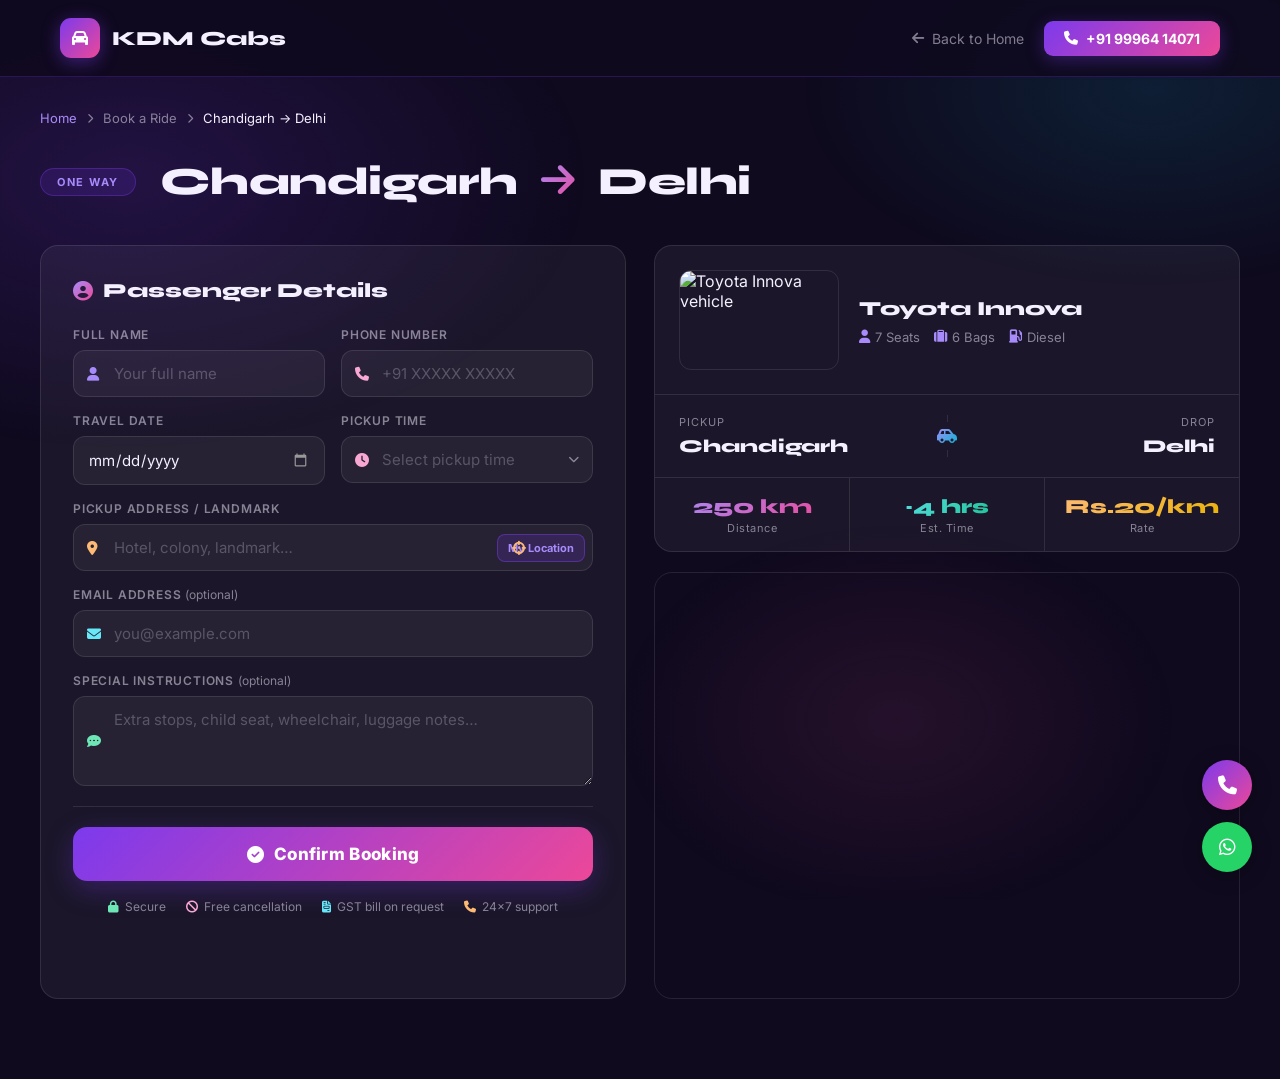
==== commit 1a39dc83: "implement whatsapp msg on booking" ====
--- a/booking-page.html
+++ b/booking-page.html
@@ -100,7 +100,7 @@
           );
       }
 
-      /* ── PARTICLES ── */
+      /* PARTICLES */
       #particles {
         position: fixed;
         inset: 0;
@@ -132,7 +132,7 @@
         }
       }
 
-      /* ── NAV ── */
+      /* NAV */
       nav {
         position: fixed;
         top: 0;
@@ -204,7 +204,7 @@
         box-shadow: 0 8px 28px rgba(236, 72, 153, 0.45);
       }
 
-      /* ── PAGE ── */
+      /* PAGE */
       .page {
         padding: 110px 40px 80px;
         min-height: 100vh;
@@ -212,7 +212,7 @@
         z-index: 1;
       }
 
-      /* ── BREADCRUMB ── */
+      /* BREADCRUMB */
       .breadcrumb {
         max-width: 1260px;
         margin: 0 auto 32px;
@@ -234,7 +234,7 @@
         font-size: 10px;
       }
 
-      /* ── ROUTE HEADER ── */
+      /* ROUTE HEADER */
       .route-header {
         max-width: 1260px;
         margin: 0 auto 40px;
@@ -268,7 +268,7 @@
         background-clip: text;
       }
 
-      /* ── GRID ── */
+      /* GRID */
       .booking-grid {
         max-width: 1260px;
         margin: 0 auto;
@@ -278,7 +278,7 @@
         animation: fadeSlideUp 0.8s 0.2s ease both;
       }
 
-      /* ── CARDS ── */
+      /* CARDS */
       .card {
         background: var(--card-bg);
         border: 1px solid var(--card-border);
@@ -287,7 +287,7 @@
         overflow: hidden;
       }
 
-      /* ── CAR SUMMARY ── */
+      /* CAR SUMMARY */
       .car-summary {
         display: flex;
         gap: 20px;
@@ -327,11 +327,10 @@
         color: var(--violet-light);
       }
 
-      /* ── TRIP DETAILS ── */
+      /* TRIP DETAILS */
       .trip-details {
         display: flex;
         align-items: stretch;
-        gap: 0;
         padding: 20px 24px;
       }
       .trip-point {
@@ -369,10 +368,9 @@
         background-clip: text;
       }
 
-      /* ── TRIP STATS ── */
+      /* TRIP STATS */
       .trip-stats {
         display: flex;
-        gap: 0;
         border-top: 1px solid var(--card-border);
       }
       .trip-stat {
@@ -414,7 +412,7 @@
         margin-top: 2px;
       }
 
-      /* ── MAP ── */
+      /* MAP */
       .map-card {
         border-radius: var(--radius);
         overflow: hidden;
@@ -478,7 +476,7 @@
         background: rgba(124, 58, 237, 0.18);
       }
 
-      /* ── FORM CARD ── */
+      /* FORM CARD */
       .form-card {
         padding: 32px;
       }
@@ -507,10 +505,13 @@
       .form-row.single {
         grid-template-columns: 1fr;
       }
+
+      /* KEY FIX: position:relative on form-field so time picker anchors correctly */
       .form-field {
         display: flex;
         flex-direction: column;
         gap: 8px;
+        position: relative;
       }
       .form-field label {
         font-size: 12px;
@@ -595,7 +596,7 @@
         margin: 20px 0;
       }
 
-      /* ── SUBMIT ── */
+      /* SUBMIT */
       .submit-btn {
         width: 100%;
         padding: 17px;
@@ -682,14 +683,14 @@
         color: var(--orange-light);
       }
 
-      /* ── RIGHT COL ── */
+      /* RIGHT COL */
       .right-col {
         display: flex;
         flex-direction: column;
         gap: 20px;
       }
 
-      /* ── SUCCESS OVERLAY ── */
+      /* SUCCESS OVERLAY */
       .success-overlay {
         display: none;
         position: fixed;
@@ -784,7 +785,7 @@
         transform: translateY(-2px);
       }
 
-      /* ── FLOAT ── */
+      /* FLOAT */
       .float-btns {
         position: fixed;
         bottom: 28px;
@@ -818,7 +819,7 @@
         transform: scale(1.12) rotate(-5deg);
       }
 
-      /* ── ANIMATIONS ── */
+      /* ANIMATIONS */
       @keyframes fadeIn {
         from {
           opacity: 0;
@@ -848,7 +849,72 @@
         }
       }
 
-      /* ── RESPONSIVE ── */
+      /* ── TIME PICKER ── */
+      .tpTab {
+        flex: 1;
+        padding: 12px 4px;
+        background: transparent;
+        border: none;
+        border-bottom: 2px solid transparent;
+        color: var(--muted);
+        font-family: "Inter", sans-serif;
+        font-size: 11px;
+        font-weight: 700;
+        letter-spacing: 0.8px;
+        text-transform: uppercase;
+        cursor: pointer;
+        transition: all 0.2s;
+      }
+      .tpTab:hover {
+        color: var(--text);
+        background: rgba(124, 58, 237, 0.08);
+      }
+      .tpTab.tpActive {
+        color: var(--violet-light);
+        border-bottom: 2px solid var(--violet);
+        background: rgba(124, 58, 237, 0.12);
+      }
+      .tpSlot {
+        padding: 12px 6px;
+        background: rgba(255, 255, 255, 0.04);
+        border: 1px solid rgba(255, 255, 255, 0.08);
+        border-radius: 10px;
+        color: var(--text);
+        font-family: "Inter", sans-serif;
+        cursor: pointer;
+        text-align: center;
+        transition: all 0.18s;
+        width: 100%;
+      }
+      .tpSlot:hover {
+        background: rgba(124, 58, 237, 0.22);
+        border-color: rgba(124, 58, 237, 0.5);
+        color: var(--violet-light);
+        transform: translateY(-1px);
+      }
+      .tpSlot.tpSelected {
+        background: linear-gradient(135deg, var(--violet), var(--pink));
+        border-color: transparent;
+        color: #fff;
+        font-weight: 700;
+        box-shadow: 0 4px 14px rgba(124, 58, 237, 0.45);
+      }
+      .tpSlot .tpHH {
+        font-size: 16px;
+        font-weight: 700;
+        display: block;
+        line-height: 1.2;
+      }
+      .tpSlot .tpAP {
+        font-size: 9px;
+        font-weight: 600;
+        letter-spacing: 0.8px;
+        opacity: 0.65;
+        display: block;
+        margin-top: 2px;
+      }
+
+      /* RESPONSIVE */
       @media (max-width: 960px) {
         nav {
           padding: 14px 20px;
@@ -888,8 +954,8 @@
         <a href="index.html" class="nav-back"
           ><i class="fas fa-arrow-left"></i> Back to Home</a
         >
-        <a href="tel:+919803384033" class="nav-phone"
-          ><i class="fas fa-phone"></i> +91 98033 84033</a
+        <a href="tel:+919996414071" class="nav-phone"
+          ><i class="fas fa-phone"></i> +91 99964 14071</a
         >
       </div>
     </nav>
@@ -926,6 +992,8 @@
               role="alert"
               aria-live="assertive"
             ></div>
+
+            <!-- Row 1: Name + Phone -->
             <div class="form-row">
               <div class="form-field">
                 <label>Full Name</label>
@@ -953,6 +1021,7 @@
               </div>
             </div>
 
+            <!-- Row 2: Date + Time -->
             <div class="form-row">
               <div class="form-field">
                 <label>Travel Date</label>
@@ -960,79 +1029,160 @@
                   <input type="date" name="date" id="dateInput" required />
                 </div>
               </div>
-              <div class="form-field">
+
+              <!-- TIME PICKER FIELD -->
+              <div class="form-field" id="timeField">
                 <label>Pickup Time</label>
-                <div class="input-wrap no-icon">
-                  <select name="time" required>
-                    <option value="">Select time</option>
-                    <option>12:00 AM</option>
-                    <option>12:30 AM</option>
-                    <option>01:00 AM</option>
-                    <option>01:30 AM</option>
-                    <option>02:00 AM</option>
-                    <option>02:30 AM</option>
-                    <option>03:00 AM</option>
-                    <option>03:30 AM</option>
-                    <option>04:00 AM</option>
-                    <option>04:30 AM</option>
-                    <option>05:00 AM</option>
-                    <option>05:30 AM</option>
-                    <option>06:00 AM</option>
-                    <option>06:30 AM</option>
-                    <option>07:00 AM</option>
-                    <option>07:30 AM</option>
-                    <option>08:00 AM</option>
-                    <option>08:30 AM</option>
-                    <option>09:00 AM</option>
-                    <option>09:30 AM</option>
-                    <option>10:00 AM</option>
-                    <option>10:30 AM</option>
-                    <option>11:00 AM</option>
-                    <option>11:30 AM</option>
-                    <option>12:00 PM</option>
-                    <option>12:30 PM</option>
-                    <option>01:00 PM</option>
-                    <option>01:30 PM</option>
-                    <option>02:00 PM</option>
-                    <option>02:30 PM</option>
-                    <option>03:00 PM</option>
-                    <option>03:30 PM</option>
-                    <option>04:00 PM</option>
-                    <option>04:30 PM</option>
-                    <option>05:00 PM</option>
-                    <option>05:30 PM</option>
-                    <option>06:00 PM</option>
-                    <option>06:30 PM</option>
-                    <option>07:00 PM</option>
-                    <option>07:30 PM</option>
-                    <option>08:00 PM</option>
-                    <option>08:30 PM</option>
-                    <option>09:00 PM</option>
-                    <option>09:30 PM</option>
-                    <option>10:00 PM</option>
-                    <option>10:30 PM</option>
-                    <option>11:00 PM</option>
-                    <option>11:30 PM</option>
-                  </select>
+                <div class="input-wrap ic-pink" style="position: relative">
+                  <i class="fas fa-clock"></i>
+                  <input
+                    type="text"
+                    id="timeDisplay"
+                    placeholder="Select pickup time"
+                    readonly
+                    required
+                    style="cursor: pointer; padding-right: 36px"
+                    onclick="toggleTimePicker(event)"
+                  />
+                  <input type="hidden" name="timeValue" id="timeValue" />
+                  <i
+                    class="fas fa-chevron-down"
+                    id="timeChevron"
+                    style="
+                      position: absolute;
+                      right: 14px;
+                      left: auto;
+                      font-size: 11px;
+                      color: var(--muted);
+                      transition: transform 0.3s;
+                      pointer-events: none;
+                    "
+                  ></i>
+                </div>
+
+                <!-- TIME PICKER DROPDOWN — anchored to .form-field via position:relative -->
+                <div
+                  id="timePicker"
+                  style="
+                    display: none;
+                    position: absolute;
+                    top: 100%;
+                    left: 0;
+                    right: 0;
+                    z-index: 9999;
+                    background: #160d2e;
+                    border: 1px solid rgba(124, 58, 237, 0.45);
+                    border-radius: 16px;
+                    margin-top: 6px;
+                    overflow: hidden;
+                    box-shadow: 0 24px 64px rgba(0, 0, 0, 0.7);
+                  "
+                >
+                  <!-- Period Tabs -->
+                  <div
+                    style="
+                      display: flex;
+                      border-bottom: 1px solid rgba(255, 255, 255, 0.08);
+                      overflow-x: auto;
+                      scrollbar-width: none;
+                    "
+                  >
+                    <button
+                      type="button"
+                      onclick="switchPeriod('morning')"
+                      id="tab-morning"
+                      class="tpTab tpActive"
+                    >
+                      Morning
+                    </button>
+                    <button
+                      type="button"
+                      onclick="switchPeriod('afternoon')"
+                      id="tab-afternoon"
+                      class="tpTab"
+                    >
+                      Afternoon
+                    </button>
+                    <button
+                      type="button"
+                      onclick="switchPeriod('evening')"
+                      id="tab-evening"
+                      class="tpTab"
+                    >
+                      Evening
+                    </button>
+                    <button
+                      type="button"
+                      onclick="switchPeriod('night')"
+                      id="tab-night"
+                      class="tpTab"
+                    >
+                      Night
+                    </button>
+                  </div>
+                  <!-- Time Grid -->
+                  <div
+                    id="timeGrid"
+                    style="
+                      display: grid;
+                      grid-template-columns: repeat(3, 1fr);
+                      gap: 8px;
+                      padding: 12px;
+                      overflow-y: auto;
+                      max-height: 220px;
+                    "
+                  ></div>
                 </div>
               </div>
             </div>
 
+            <!-- Row 3: Pickup Address with location button -->
             <div class="form-row single">
               <div class="form-field">
                 <label>Pickup Address / Landmark</label>
-                <div class="input-wrap ic-orange">
+                <div class="input-wrap ic-orange" style="position: relative">
                   <i class="fas fa-map-marker-alt"></i>
                   <input
                     type="text"
                     name="pickupAddress"
+                    id="pickupAddress"
                     placeholder="Hotel, colony, landmark…"
                     required
+                    style="padding-right: 120px"
                   />
+                  <button
+                    type="button"
+                    id="locBtn"
+                    onclick="getMyLocation()"
+                    style="
+                      position: absolute;
+                      right: 8px;
+                      top: 50%;
+                      transform: translateY(-50%);
+                      background: rgba(124, 58, 237, 0.18);
+                      border: 1px solid rgba(124, 58, 237, 0.45);
+                      border-radius: 8px;
+                      color: #a78bfa;
+                      padding: 6px 10px;
+                      cursor: pointer;
+                      font-size: 11px;
+                      font-weight: 700;
+                      display: flex;
+                      align-items: center;
+                      gap: 5px;
+                      white-space: nowrap;
+                      transition: all 0.2s;
+                      font-family: &quot;Inter&quot;, sans-serif;
+                    "
+                  >
+                    <i class="fas fa-crosshairs"></i>
+                    <span id="locBtnTxt">My Location</span>
+                  </button>
                 </div>
               </div>
             </div>
 
+            <!-- Row 4: Email -->
             <div class="form-row single">
               <div class="form-field">
                 <label
@@ -1044,7 +1194,7 @@
                       text-transform: none;
                       letter-spacing: 0;
                     "
-                    >(optional — for confirmation)</span
+                    >(optional)</span
                   ></label
                 >
                 <div class="input-wrap ic-cyan">
@@ -1058,6 +1208,7 @@
               </div>
             </div>
 
+            <!-- Row 5: Notes -->
             <div class="form-row single">
               <div class="form-field">
                 <label
@@ -1097,7 +1248,7 @@
                 <i class="fas fa-file-invoice"></i> GST bill on request
               </div>
               <div class="trust-item">
-                <i class="fas fa-phone"></i> 24×7 support
+                <i class="fas fa-phone"></i> 24x7 support
               </div>
             </div>
           </form>
@@ -1123,7 +1274,6 @@
                 </div>
               </div>
             </div>
-
             <div class="trip-details">
               <div class="trip-point">
                 <div class="trip-point-label">Pickup</div>
@@ -1141,7 +1291,6 @@
                 <div class="trip-point-city" id="toCity">Delhi</div>
               </div>
             </div>
-
             <div class="trip-stats">
               <div class="trip-stat">
                 <div class="trip-stat-val" id="statDist">250 km</div>
@@ -1197,7 +1346,7 @@
           <a href="index.html" class="btn-home"
             ><i class="fas fa-home"></i> Home</a
           >
-          <a href="https://wa.me/919803384033" target="_blank" class="btn-wa"
+          <a href="https://wa.me/919996414071" target="_blank" class="btn-wa"
             ><i class="fab fa-whatsapp"></i> WhatsApp Us</a
           >
         </div>
@@ -1206,11 +1355,11 @@
 
     <!-- FLOATERS -->
     <div class="float-btns">
-      <a href="tel:+919803384033" class="float-btn float-phone"
+      <a href="tel:+919996414071" class="float-btn float-phone"
         ><i class="fas fa-phone"></i
       ></a>
       <a
-        href="https://wa.me/919803384033"
+        href="https://wa.me/919996414071"
         target="_blank"
         class="float-btn float-wa"
         ><i class="fab fa-whatsapp"></i
@@ -1218,7 +1367,7 @@
     </div>
 
     <script>
-      // particles — multi-color
+      // ── PARTICLES ──
       const pColors = [
         "#7c3aed",
         "#ec4899",
@@ -1237,6 +1386,7 @@
         pc.appendChild(p);
       }
 
+      // ── CAR & ROUTE DATA ──
       const carsData = {
         "Maruti Dzire": {
           seats: 4,
@@ -1297,6 +1447,7 @@
         "Shimla-Delhi": { dist: 340, time: "~6 hrs" },
         "Mohali-Delhi": { dist: 255, time: "~4 hrs" },
         "Panchkula-Delhi": { dist: 248, time: "~4 hrs" },
+        "Ambala-Chandigarh": { dist: 48, time: "~1 hr" },
       };
 
       function getInfo(from, to) {
@@ -1320,9 +1471,7 @@
           alertBox.textContent = "";
           bookingForm
             .querySelectorAll("input,select,textarea")
-            .forEach((el) => {
-              el.style.borderColor = "";
-            });
+            .forEach((el) => (el.style.borderColor = ""));
         });
 
         const carName = qp("car") || "Toyota Innova";
@@ -1330,14 +1479,13 @@
         const to = qp("dropoff") || "Delhi";
         const car = carsData[carName] || carsData["Toyota Innova"];
         const info = getInfo(from, to);
-        const totalPrice = info.dist * car.rate;
 
         document.getElementById("title-from").textContent = from;
         document.getElementById("title-to").textContent = to;
-        document.getElementById("bc-route").textContent = `${from} → ${to}`;
+        document.getElementById("bc-route").textContent = `${from} -> ${to}`;
         document.getElementById("carImg").src = car.img;
+        document.getElementById("carImg").alt = `${carName} vehicle`;
         document.getElementById("carName").textContent = carName;
-        document.getElementById("carImg").alt = `${carName} vehicle`;
         document.getElementById("carMeta").innerHTML =
           `<span><i class="fas fa-user"></i> ${car.seats} Seats</span>
            <span><i class="fas fa-suitcase"></i> ${car.bags} Bags</span>
@@ -1347,7 +1495,7 @@
         document.getElementById("statDist").textContent = info.dist + " km";
         document.getElementById("statTime").textContent = info.time;
         document.getElementById("statRate").textContent =
-          "₹" + car.rate + "/km";
+          "Rs." + car.rate + "/km";
 
         const origin = encodeURIComponent(from + ", India");
         const dest = encodeURIComponent(to + ", India");
@@ -1357,30 +1505,37 @@
           "&daddr=" +
           dest +
           "&dirflg=d&output=embed&t=m&z=8&hl=en";
-        // Open full route in Google Maps (clean, reliable directions URL)
         document.getElementById("openMapBtn").href =
           "https://www.google.com/maps/dir/" + origin + "/" + dest + "/";
+
+        // Auto-select morning tab on load
+        switchPeriod("morning");
       });
 
+      // ── SUBMIT BOOKING ──
       function submitBooking(e) {
         e.preventDefault();
         const form = e.target;
         const alertBox = document.getElementById("formAlert");
-        const fields = [
-          form.querySelector('[name="name"]'),
-          form.querySelector('[name="phone"]'),
-          form.querySelector('[name="date"]'),
-          form.querySelector('[name="time"]'),
-          form.querySelector('[name="pickupAddress"]'),
-        ];
-        const firstInvalid = fields.find((el) => !el.value.trim());
+
+        const nameEl = form.querySelector('[name="name"]');
+        const phoneEl = form.querySelector('[name="phone"]');
+        const dateEl = form.querySelector('[name="date"]');
+        const timeEl = document.getElementById("timeValue");
+        const pickupEl = form.querySelector('[name="pickupAddress"]');
+
+        const required = [nameEl, phoneEl, dateEl, timeEl, pickupEl];
+        const firstInvalid = required.find((el) => !el.value.trim());
 
         if (firstInvalid) {
-          fields.forEach((el) => {
+          required.forEach((el) => {
             if (!el.value.trim()) {
-              el.style.borderColor = "#ec4899";
-              el.classList.add("shake");
-              setTimeout(() => el.classList.remove("shake"), 400);
+              if (el.id === "timeValue") {
+                document.getElementById("timeDisplay").style.borderColor =
+                  "#ec4899";
+              } else {
+                el.style.borderColor = "#ec4899";
+              }
             } else {
               el.style.borderColor = "";
             }
@@ -1388,28 +1543,328 @@
           alertBox.textContent =
             "Please complete all required fields to confirm your ride.";
           alertBox.classList.add("show");
-          firstInvalid.focus();
           return;
         }
 
         alertBox.classList.remove("show");
-        alertBox.textContent = "";
+
+        const name = nameEl.value.trim();
+        const phone = phoneEl.value.trim();
+        const date = dateEl.value;
+        const time = timeEl.value;
+        const pickup = pickupEl.value.trim();
+        const email = form.querySelector('[name="email"]').value.trim();
+        const notes = form.querySelector('[name="instructions"]').value.trim();
+
+        const from = document.getElementById("fromCity").textContent;
+        const to = document.getElementById("toCity").textContent;
+        const carName = document.getElementById("carName").textContent;
+        const dist = document.getElementById("statDist").textContent;
+        const duration = document.getElementById("statTime").textContent;
+        const rate = document.getElementById("statRate").textContent;
+
+        const origin = encodeURIComponent(from + ", India");
+        const dest = encodeURIComponent(to + ", India");
+        const mapsLink =
+          "https://www.google.com/maps/dir/" + origin + "/" + dest + "/";
+
+        const dateObj = new Date(date + "T00:00:00");
+        const niceDate = dateObj.toLocaleDateString("en-IN", {
+          weekday: "long",
+          day: "2-digit",
+          month: "long",
+          year: "numeric",
+        });
+
+        const locLink = window._userLocationLink || null;
+
+        // ── WHATSAPP MESSAGE ──
+        // Pure text + WhatsApp bold (*text*) + italic (_text_)
+        // No emoji — works on ALL devices iPhone/Android/Web
+        let msg =
+          "*===========================*\n" +
+          "*       KDM CABS BOOKING       *\n" +
+          "*===========================*\n\n" +
+          "*--- PASSENGER INFO ---*\n" +
+          "*Name     :*  " +
+          name +
+          "\n" +
+          "*Phone    :*  " +
+          phone +
+          "\n" +
+          (email ? "*Email    :*  " + email + "\n" : "") +
+          "\n" +
+          "*--- JOURNEY DETAILS ---*\n" +
+          "*From     :*  " +
+          from +
+          "\n" +
+          "*To       :*  " +
+          to +
+          "\n" +
+          "*Distance :*  " +
+          dist +
+          "\n" +
+          "*Est Time :*  " +
+          duration +
+          "\n" +
+          "\n" +
+          "*--- VEHICLE & FARE ---*\n" +
+          "*Car      :*  " +
+          carName +
+          "\n" +
+          "*Rate     :*  " +
+          rate +
+          "\n" +
+          "\n" +
+          "*--- PICKUP SCHEDULE ---*\n" +
+          "*Date     :*  " +
+          niceDate +
+          "\n" +
+          "*Time     :*  " +
+          time +
+          "\n" +
+          "*Address  :*  " +
+          pickup +
+          "\n" +
+          (locLink ? "*Live Pin :*  " + locLink + "\n" : "") +
+          (notes ? "*Notes    :*  _" + notes + "_\n" : "") +
+          "\n" +
+          "*--- ROUTE MAP ---*\n" +
+          mapsLink +
+          "\n\n" +
+          "*===========================*\n" +
+          "*Sent via KDM Cabs Booking Portal*\n" +
+          "*Call back within 15 mins!*";
+
+        window.open(
+          "https://wa.me/919996414071?text=" + encodeURIComponent(msg),
+          "_blank",
+        );
         document.getElementById("successOverlay").classList.add("show");
       }
 
+      // ── SHAKE ANIMATION ──
       const st = document.createElement("style");
       st.textContent = `@keyframes shake{0%,100%{transform:translateX(0)}20%{transform:translateX(-6px)}60%{transform:translateX(6px)}} .shake{animation:shake 0.4s ease both;}`;
       document.head.appendChild(st);
 
-      document.addEventListener("click", (event) => {
-        const overlay = document.getElementById("successOverlay");
-        if (overlay.classList.contains("show") && event.target === overlay) {
-          overlay.classList.remove("show");
-        }
+      // ── SUCCESS OVERLAY CLOSE ──
+      document.addEventListener("click", (e) => {
+        const ov = document.getElementById("successOverlay");
+        if (ov.classList.contains("show") && e.target === ov)
+          ov.classList.remove("show");
       });
-      document.addEventListener("keydown", (event) => {
-        if (event.key === "Escape") {
+      document.addEventListener("keydown", (e) => {
+        if (e.key === "Escape")
           document.getElementById("successOverlay").classList.remove("show");
+      });
+
+      // ── MY LOCATION ──
+      function getMyLocation() {
+        const btn = document.getElementById("locBtn");
+        const btnTxt = document.getElementById("locBtnTxt");
+        const input = document.getElementById("pickupAddress");
+
+        if (!navigator.geolocation) {
+          alert("Geolocation not supported.");
+          return;
+        }
+
+        btnTxt.textContent = "Locating...";
+        btn.style.opacity = "0.6";
+        btn.disabled = true;
+
+        navigator.geolocation.getCurrentPosition(
+          async (pos) => {
+            const lat = pos.coords.latitude;
+            const lng = pos.coords.longitude;
+
+            // Save Google Maps pin link for the WhatsApp message
+            window._userLocationLink =
+              "https://maps.google.com/?q=" + lat + "," + lng;
+
+            try {
+              const res = await fetch(
+                "https://nominatim.openstreetmap.org/reverse?lat=" +
+                  lat +
+                  "&lon=" +
+                  lng +
+                  "&format=json&addressdetails=1",
+              );
+              const data = await res.json();
+              const a = data.address || {};
+
+              // Build clean readable address
+              const parts = [
+                a.shop || a.amenity || a.building || a.tourism || "",
+                a.house_number
+                  ? a.house_number + " " + (a.road || "")
+                  : a.road || a.pedestrian || a.footway || "",
+                a.neighbourhood || a.suburb || a.village || a.hamlet || "",
+                a.city || a.town || a.municipality || a.county || "",
+                a.state_district || "",
+                a.state || "",
+                a.postcode || "",
+              ]
+                .map((s) => s.trim())
+                .filter(Boolean);
+
+              input.value = parts.join(", ");
+              input.style.borderColor = "#10b981";
+
+              btnTxt.textContent = "Got it!";
+              btn.style.background = "rgba(16,185,129,0.18)";
+              btn.style.borderColor = "rgba(16,185,129,0.5)";
+              btn.style.color = "#6ee7b7";
+
+              setTimeout(() => {
+                btnTxt.textContent = "My Location";
+                btn.style.background = "";
+                btn.style.borderColor = "";
+                btn.style.color = "#a78bfa";
+                btn.style.opacity = "1";
+                btn.disabled = false;
+              }, 3000);
+            } catch {
+              input.value = lat.toFixed(5) + ", " + lng.toFixed(5);
+              btnTxt.textContent = "My Location";
+              btn.style.opacity = "1";
+              btn.disabled = false;
+            }
+          },
+          () => {
+            alert("Location access denied. Please enter address manually.");
+            btnTxt.textContent = "My Location";
+            btn.style.opacity = "1";
+            btn.disabled = false;
+          },
+          { enableHighAccuracy: true, timeout: 10000 },
+        );
+      }
+
+      // ── TIME PICKER ──
+      const tpSlots = {
+        morning: [
+          "06:00 AM",
+          "06:30 AM",
+          "07:00 AM",
+          "07:30 AM",
+          "08:00 AM",
+          "08:30 AM",
+          "09:00 AM",
+          "09:30 AM",
+          "10:00 AM",
+          "10:30 AM",
+          "11:00 AM",
+          "11:30 AM",
+        ],
+        afternoon: [
+          "12:00 PM",
+          "12:30 PM",
+          "01:00 PM",
+          "01:30 PM",
+          "02:00 PM",
+          "02:30 PM",
+          "03:00 PM",
+          "03:30 PM",
+          "04:00 PM",
+          "04:30 PM",
+          "05:00 PM",
+          "05:30 PM",
+        ],
+        evening: [
+          "06:00 PM",
+          "06:30 PM",
+          "07:00 PM",
+          "07:30 PM",
+          "08:00 PM",
+          "08:30 PM",
+          "09:00 PM",
+          "09:30 PM",
+          "10:00 PM",
+          "10:30 PM",
+          "11:00 PM",
+          "11:30 PM",
+        ],
+        night: [
+          "12:00 AM",
+          "12:30 AM",
+          "01:00 AM",
+          "01:30 AM",
+          "02:00 AM",
+          "02:30 AM",
+          "03:00 AM",
+          "03:30 AM",
+          "04:00 AM",
+          "04:30 AM",
+          "05:00 AM",
+          "05:30 AM",
+        ],
+      };
+
+      let tpCurrentPeriod = "morning";
+      let tpSelectedTime = "";
+
+      function toggleTimePicker(e) {
+        e.stopPropagation();
+        const picker = document.getElementById("timePicker");
+        const chevron = document.getElementById("timeChevron");
+        const isOpen = picker.style.display === "block";
+        picker.style.display = isOpen ? "none" : "block";
+        chevron.style.transform = isOpen ? "rotate(0deg)" : "rotate(180deg)";
+        if (!isOpen) renderTimeGrid(tpCurrentPeriod);
+      }
+
+      function switchPeriod(period) {
+        tpCurrentPeriod = period;
+        document
+          .querySelectorAll(".tpTab")
+          .forEach((t) => t.classList.remove("tpActive"));
+        document.getElementById("tab-" + period).classList.add("tpActive");
+        renderTimeGrid(period);
+      }
+
+      function renderTimeGrid(period) {
+        const grid = document.getElementById("timeGrid");
+        grid.innerHTML = "";
+        tpSlots[period].forEach((time) => {
+          const btn = document.createElement("button");
+          btn.type = "button";
+          btn.className =
+            "tpSlot" + (tpSelectedTime === time ? " tpSelected" : "");
+          const parts = time.split(" ");
+          btn.innerHTML = `<span class="tpHH">${parts[0]}</span><span class="tpAP">${parts[1]}</span>`;
+          btn.onclick = () => selectTime(time);
+          grid.appendChild(btn);
+        });
+      }
+
+      function selectTime(time) {
+        tpSelectedTime = time;
+        document.getElementById("timeDisplay").value = time;
+        document.getElementById("timeValue").value = time;
+        document.getElementById("timeDisplay").style.borderColor = "";
+        renderTimeGrid(tpCurrentPeriod);
+        setTimeout(() => {
+          document.getElementById("timePicker").style.display = "none";
+          document.getElementById("timeChevron").style.transform =
+            "rotate(0deg)";
+        }, 180);
+      }
+
+      // Close time picker on outside click
+      document.addEventListener("click", (e) => {
+        const picker = document.getElementById("timePicker");
+        const display = document.getElementById("timeDisplay");
+        if (
+          picker &&
+          picker.style.display === "block" &&
+          !picker.contains(e.target) &&
+          e.target !== display
+        ) {
+          picker.style.display = "none";
+          document.getElementById("timeChevron").style.transform =
+            "rotate(0deg)";
         }
       });
     </script>
